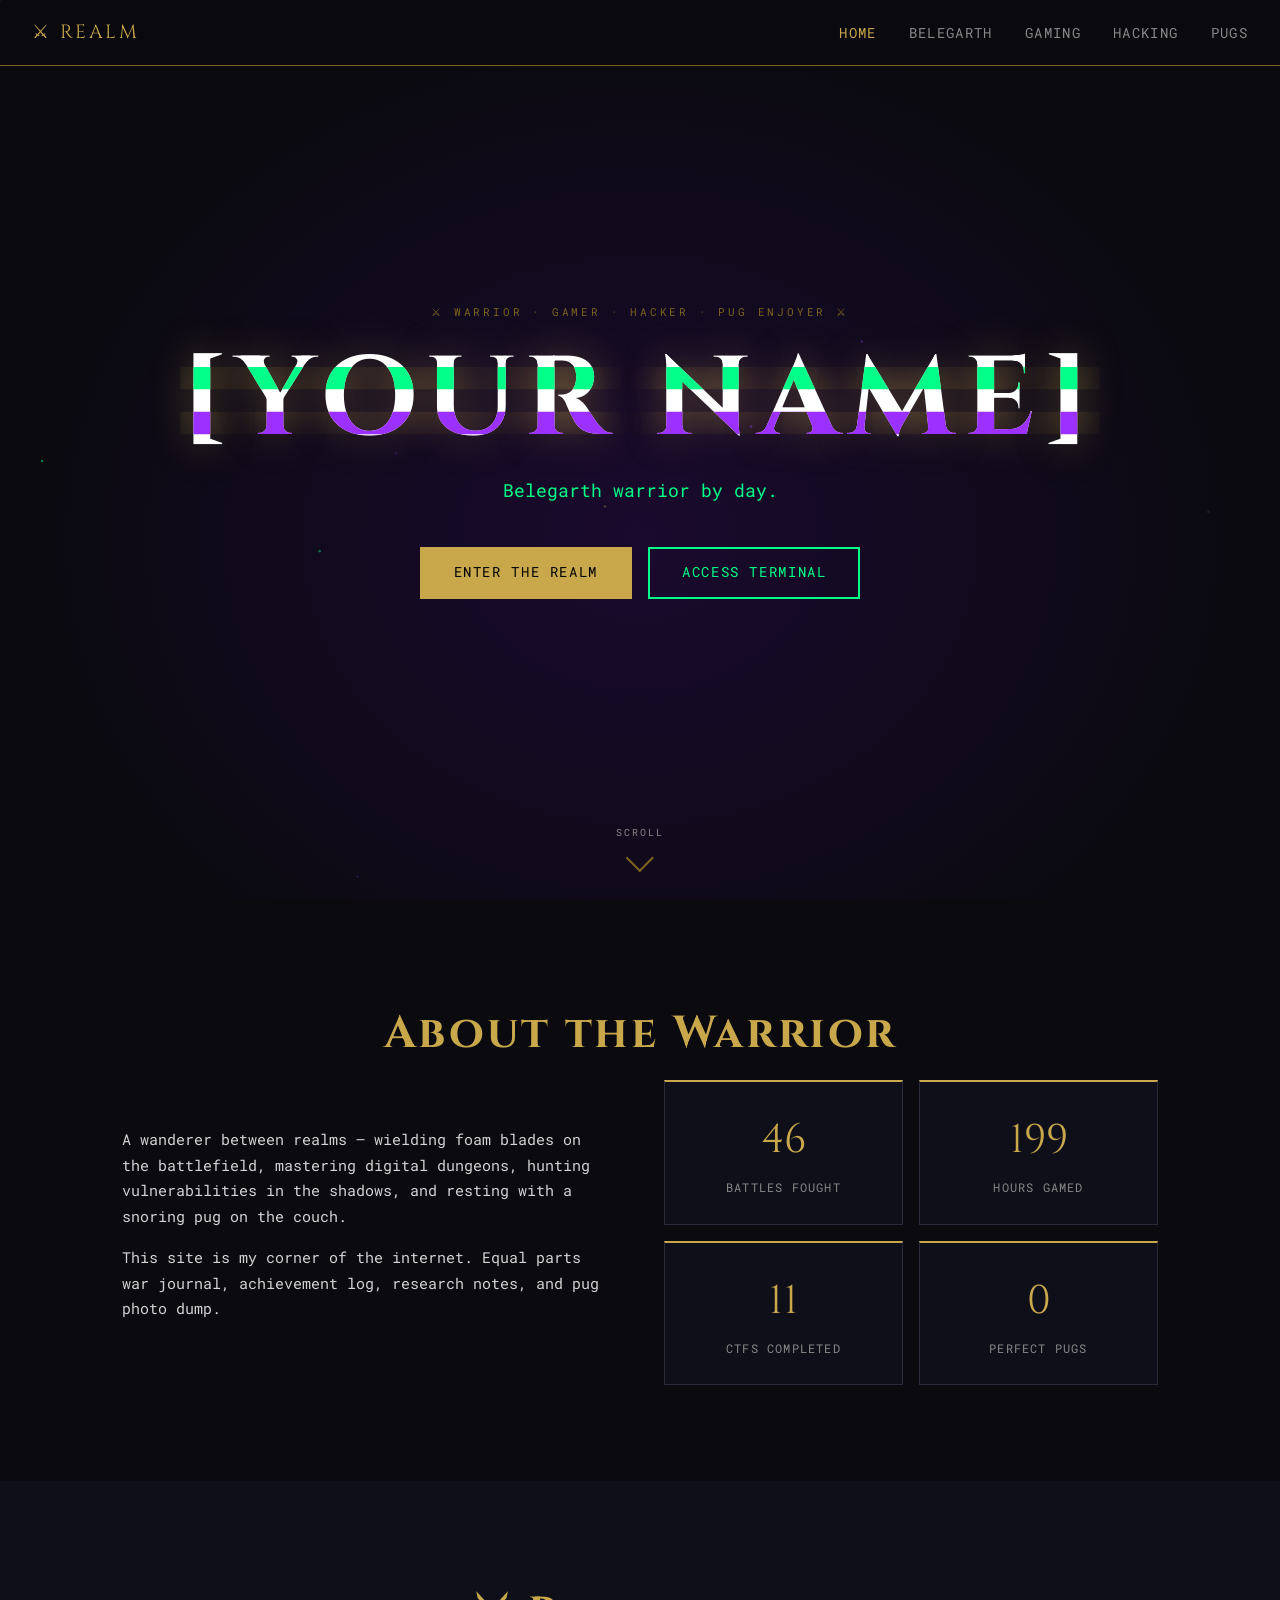
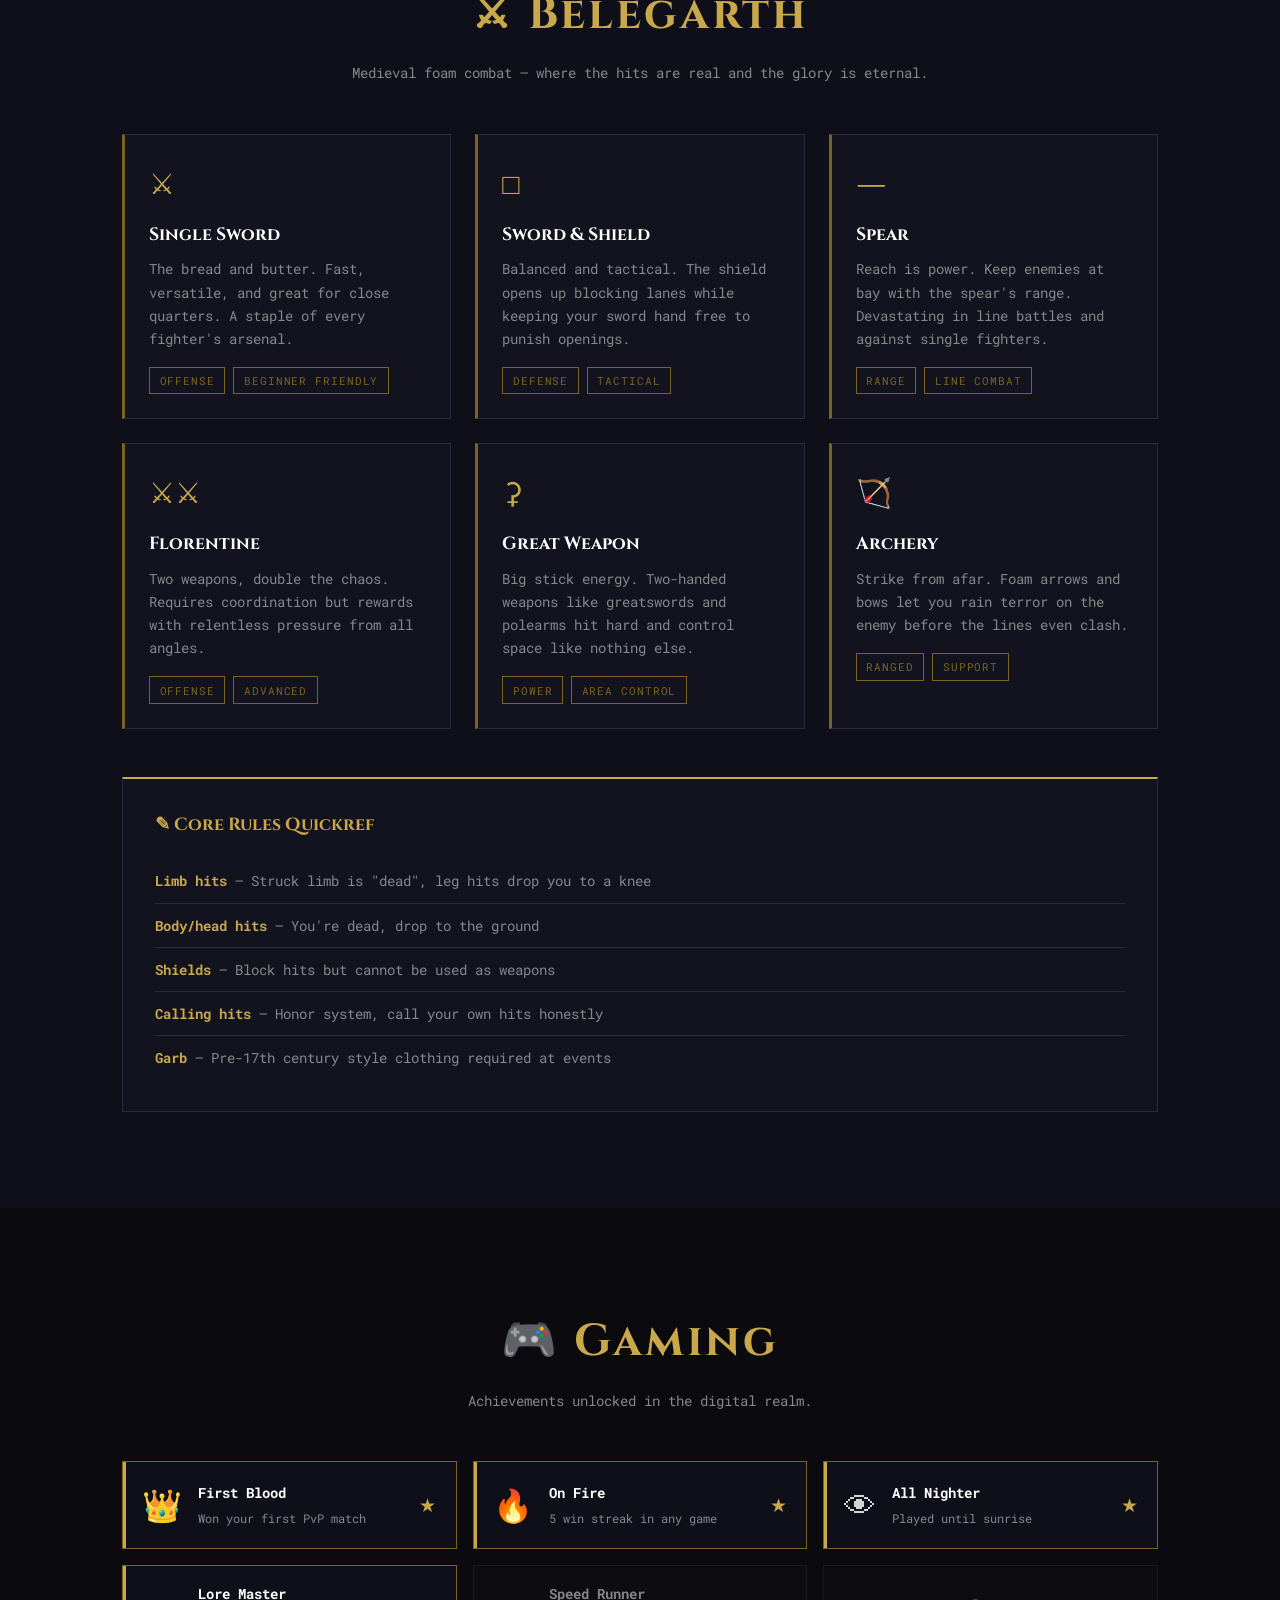
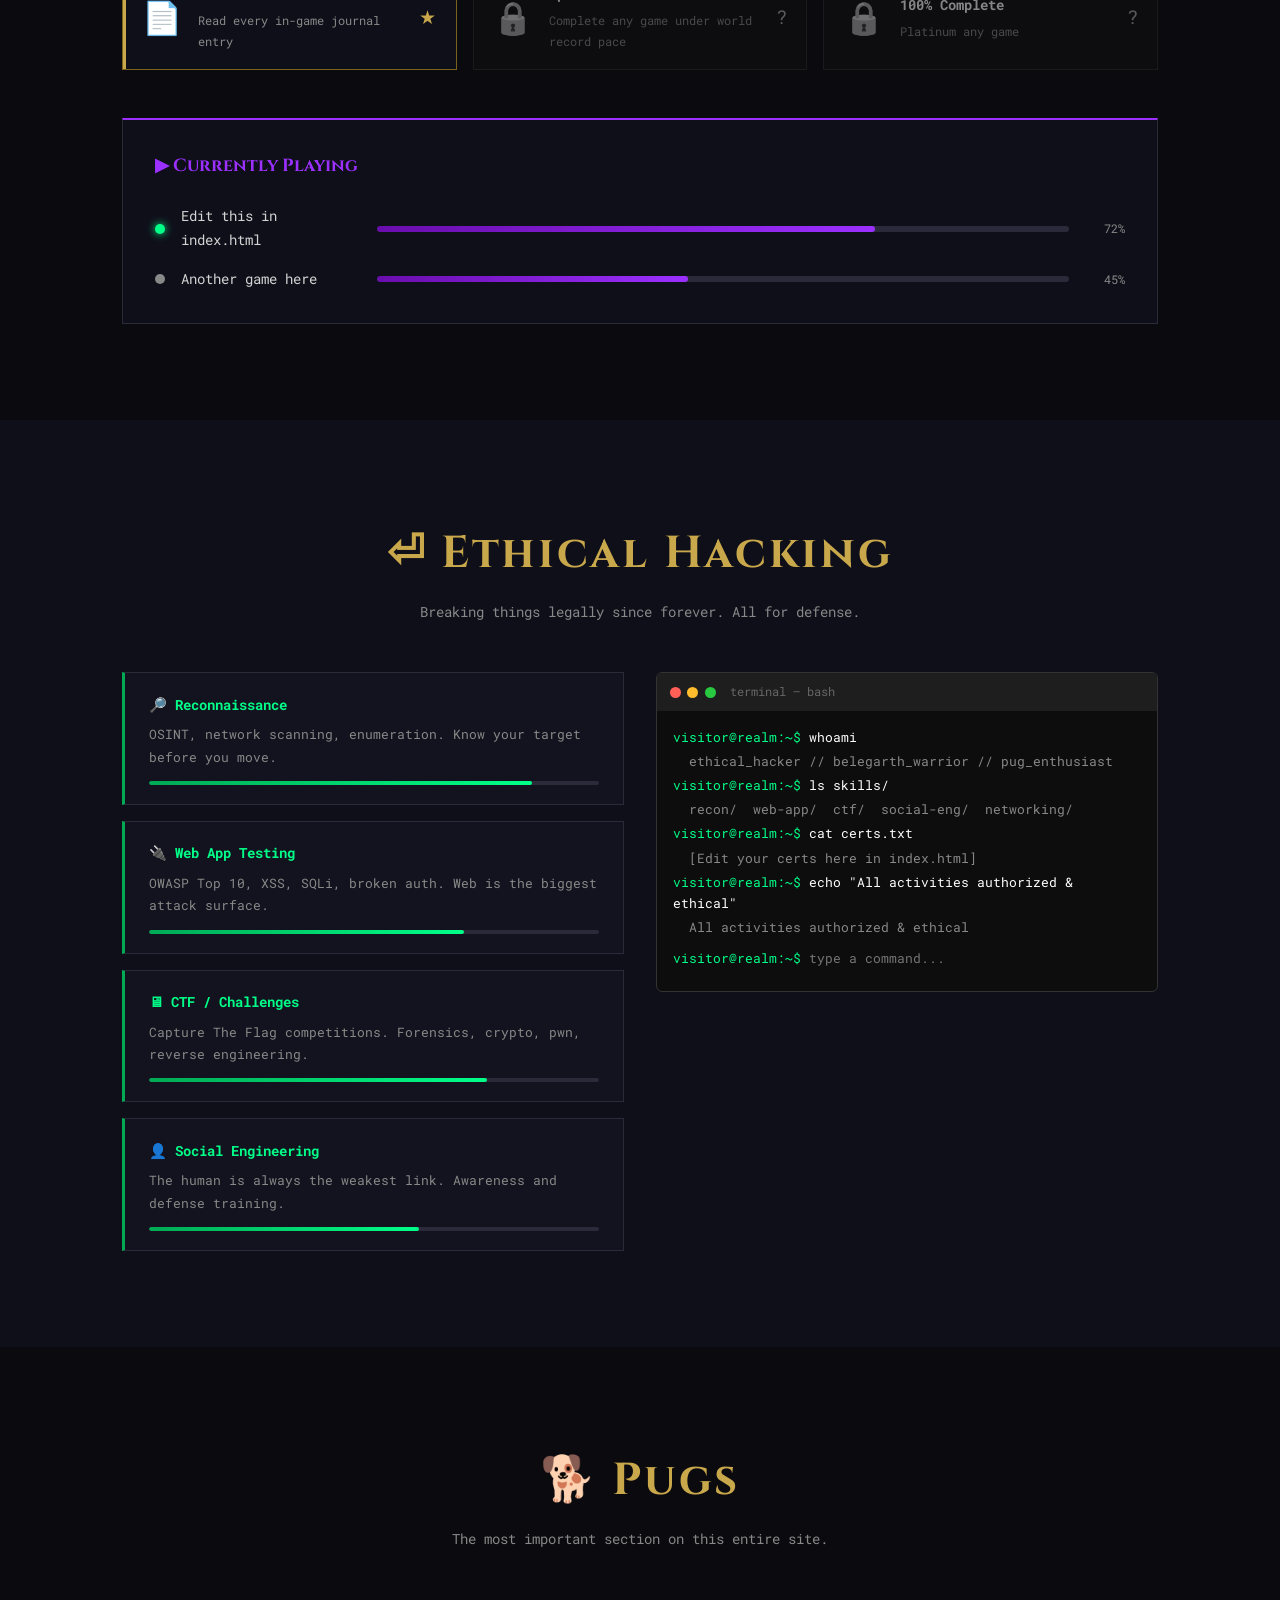
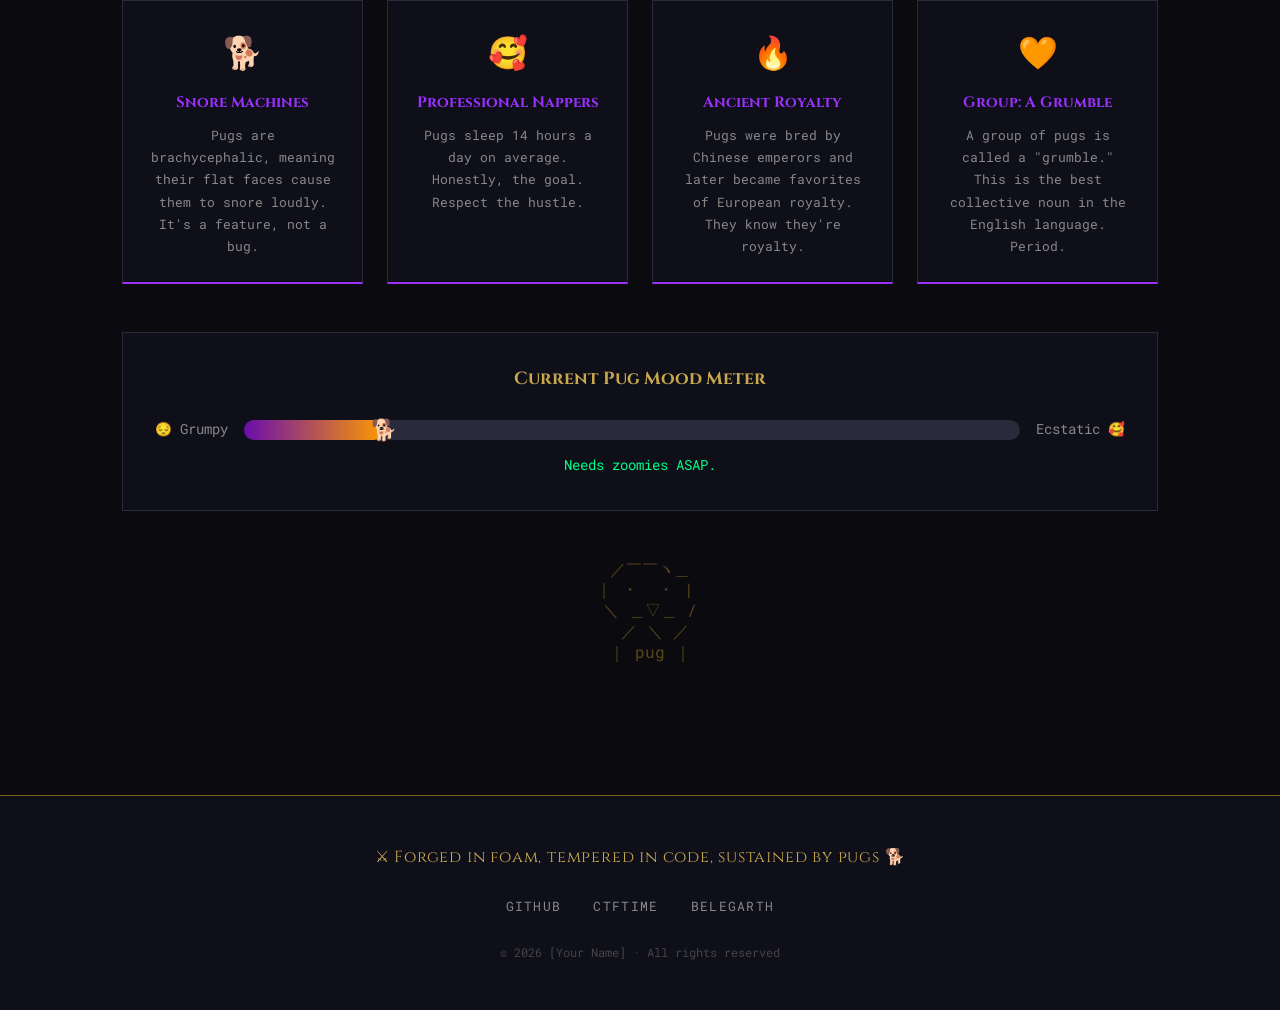
==== index.html @ 9335afed "Add personal site with medieval-cyberpunk theme - index.html: single-page site with Hero, About, Bel" ====
<!DOCTYPE html>
<html lang="en">
<head>
  <meta charset="UTF-8" />
  <meta name="viewport" content="width=device-width, initial-scale=1.0" />
  <title>The Realm of [Your Name]</title>
  <link rel="stylesheet" href="style.css" />
  <link rel="preconnect" href="https://fonts.googleapis.com" />
  <link href="https://fonts.googleapis.com/css2?family=MedievalSharp&family=Share+Tech+Mono&family=Cinzel:wght@400;700&family=Roboto+Mono:wght@300;400&display=swap" rel="stylesheet" />
</head>
<body>

  <!-- NAV -->
  <nav id="navbar">
    <div class="nav-logo">&#9876; REALM</div>
    <ul class="nav-links">
      <li><a href="#hero">Home</a></li>
      <li><a href="#belegarth">Belegarth</a></li>
      <li><a href="#gaming">Gaming</a></li>
      <li><a href="#hacking">Hacking</a></li>
      <li><a href="#pugs">Pugs</a></li>
    </ul>
    <button class="nav-toggle" aria-label="Toggle menu">&#9776;</button>
  </nav>

  <!-- HERO -->
  <section id="hero">
    <canvas id="particleCanvas"></canvas>
    <div class="hero-content">
      <div class="hero-badge">&#9876; WARRIOR &middot; GAMER &middot; HACKER &middot; PUG ENJOYER &#9876;</div>
      <h1 class="hero-title glitch" data-text="[YOUR NAME]">[YOUR NAME]</h1>
      <p class="hero-sub typewriter" id="heroTyped"></p>
      <div class="hero-cta">
        <a href="#belegarth" class="btn btn-primary">Enter the Realm</a>
        <a href="#hacking" class="btn btn-ghost">Access Terminal</a>
      </div>
    </div>
    <div class="scroll-indicator">
      <span>SCROLL</span>
      <div class="scroll-arrow"></div>
    </div>
  </section>

  <!-- ABOUT -->
  <section id="about" class="section">
    <div class="container">
      <h2 class="section-title fade-in">About the Warrior</h2>
      <div class="about-grid">
        <div class="about-text fade-in">
          <p>A wanderer between realms &mdash; wielding foam blades on the battlefield, mastering digital dungeons, hunting vulnerabilities in the shadows, and resting with a snoring pug on the couch.</p>
          <p>This site is my corner of the internet. Equal parts war journal, achievement log, research notes, and pug photo dump.</p>
        </div>
        <div class="about-stats fade-in">
          <div class="stat-card">
            <span class="stat-num" data-target="47">0</span>
            <span class="stat-label">Battles Fought</span>
          </div>
          <div class="stat-card">
            <span class="stat-num" data-target="200">0</span>
            <span class="stat-label">Hours Gamed</span>
          </div>
          <div class="stat-card">
            <span class="stat-num" data-target="12">0</span>
            <span class="stat-label">CTFs Completed</span>
          </div>
          <div class="stat-card">
            <span class="stat-num" data-target="1">0</span>
            <span class="stat-label">Perfect Pugs</span>
          </div>
        </div>
      </div>
    </div>
  </section>

  <!-- BELEGARTH -->
  <section id="belegarth" class="section section-dark">
    <div class="container">
      <h2 class="section-title fade-in">&#9876; Belegarth</h2>
      <p class="section-sub fade-in">Medieval foam combat &mdash; where the hits are real and the glory is eternal.</p>

      <div class="weapon-grid">
        <div class="weapon-card fade-in" data-weapon="sword">
          <div class="weapon-icon">&#9876;</div>
          <h3>Single Sword</h3>
          <p>The bread and butter. Fast, versatile, and great for close quarters. A staple of every fighter's arsenal.</p>
          <div class="weapon-tags">
            <span class="tag">Offense</span><span class="tag">Beginner Friendly</span>
          </div>
        </div>
        <div class="weapon-card fade-in" data-weapon="shield">
          <div class="weapon-icon">&#9633;</div>
          <h3>Sword &amp; Shield</h3>
          <p>Balanced and tactical. The shield opens up blocking lanes while keeping your sword hand free to punish openings.</p>
          <div class="weapon-tags">
            <span class="tag">Defense</span><span class="tag">Tactical</span>
          </div>
        </div>
        <div class="weapon-card fade-in" data-weapon="spear">
          <div class="weapon-icon">&#11835;</div>
          <h3>Spear</h3>
          <p>Reach is power. Keep enemies at bay with the spear's range. Devastating in line battles and against single fighters.</p>
          <div class="weapon-tags">
            <span class="tag">Range</span><span class="tag">Line Combat</span>
          </div>
        </div>
        <div class="weapon-card fade-in" data-weapon="florentine">
          <div class="weapon-icon">&#9876;&#9876;</div>
          <h3>Florentine</h3>
          <p>Two weapons, double the chaos. Requires coordination but rewards with relentless pressure from all angles.</p>
          <div class="weapon-tags">
            <span class="tag">Offense</span><span class="tag">Advanced</span>
          </div>
        </div>
        <div class="weapon-card fade-in" data-weapon="great">
          <div class="weapon-icon">&#9907;</div>
          <h3>Great Weapon</h3>
          <p>Big stick energy. Two-handed weapons like greatswords and polearms hit hard and control space like nothing else.</p>
          <div class="weapon-tags">
            <span class="tag">Power</span><span class="tag">Area Control</span>
          </div>
        </div>
        <div class="weapon-card fade-in" data-weapon="archery">
          <div class="weapon-icon">&#127993;</div>
          <h3>Archery</h3>
          <p>Strike from afar. Foam arrows and bows let you rain terror on the enemy before the lines even clash.</p>
          <div class="weapon-tags">
            <span class="tag">Ranged</span><span class="tag">Support</span>
          </div>
        </div>
      </div>

      <div class="belegarth-rules fade-in">
        <h3>&#9998; Core Rules Quickref</h3>
        <ul class="rules-list">
          <li><span class="rule-key">Limb hits</span> &mdash; Struck limb is "dead", leg hits drop you to a knee</li>
          <li><span class="rule-key">Body/head hits</span> &mdash; You're dead, drop to the ground</li>
          <li><span class="rule-key">Shields</span> &mdash; Block hits but cannot be used as weapons</li>
          <li><span class="rule-key">Calling hits</span> &mdash; Honor system, call your own hits honestly</li>
          <li><span class="rule-key">Garb</span> &mdash; Pre-17th century style clothing required at events</li>
        </ul>
      </div>
    </div>
  </section>

  <!-- GAMING -->
  <section id="gaming" class="section">
    <div class="container">
      <h2 class="section-title fade-in">&#127918; Gaming</h2>
      <p class="section-sub fade-in">Achievements unlocked in the digital realm.</p>

      <div class="achievements-grid">
        <div class="achievement-card fade-in unlocked">
          <div class="ach-icon">&#128081;</div>
          <div class="ach-info">
            <h4>First Blood</h4>
            <p>Won your first PvP match</p>
          </div>
          <div class="ach-badge">&#9733;</div>
        </div>
        <div class="achievement-card fade-in unlocked">
          <div class="ach-icon">&#128293;</div>
          <div class="ach-info">
            <h4>On Fire</h4>
            <p>5 win streak in any game</p>
          </div>
          <div class="ach-badge">&#9733;</div>
        </div>
        <div class="achievement-card fade-in unlocked">
          <div class="ach-icon">&#128065;</div>
          <div class="ach-info">
            <h4>All Nighter</h4>
            <p>Played until sunrise</p>
          </div>
          <div class="ach-badge">&#9733;</div>
        </div>
        <div class="achievement-card fade-in unlocked">
          <div class="ach-icon">&#128196;</div>
          <div class="ach-info">
            <h4>Lore Master</h4>
            <p>Read every in-game journal entry</p>
          </div>
          <div class="ach-badge">&#9733;</div>
        </div>
        <div class="achievement-card fade-in locked">
          <div class="ach-icon">&#128274;</div>
          <div class="ach-info">
            <h4>Speed Runner</h4>
            <p>Complete any game under world record pace</p>
          </div>
          <div class="ach-badge">&#63;</div>
        </div>
        <div class="achievement-card fade-in locked">
          <div class="ach-icon">&#128274;</div>
          <div class="ach-info">
            <h4>100% Complete</h4>
            <p>Platinum any game</p>
          </div>
          <div class="ach-badge">&#63;</div>
        </div>
      </div>

      <div class="current-playing fade-in">
        <h3>&#9654; Currently Playing</h3>
        <div class="game-list">
          <div class="game-entry">
            <div class="game-status active"></div>
            <span class="game-name">Edit this in index.html</span>
            <div class="game-bar"><div class="game-fill" style="width:72%"></div></div>
            <span class="game-pct">72%</span>
          </div>
          <div class="game-entry">
            <div class="game-status idle"></div>
            <span class="game-name">Another game here</span>
            <div class="game-bar"><div class="game-fill" style="width:45%"></div></div>
            <span class="game-pct">45%</span>
          </div>
        </div>
      </div>
    </div>
  </section>

  <!-- HACKING -->
  <section id="hacking" class="section section-dark">
    <div class="container">
      <h2 class="section-title fade-in">&#9166; Ethical Hacking</h2>
      <p class="section-sub fade-in">Breaking things legally since forever. All for defense.</p>

      <div class="hacking-grid">
        <div class="skill-cards fade-in">
          <div class="skill-card">
            <h4>&#128270; Reconnaissance</h4>
            <p>OSINT, network scanning, enumeration. Know your target before you move.</p>
            <div class="skill-bar"><div class="skill-fill" style="width:85%"></div></div>
          </div>
          <div class="skill-card">
            <h4>&#128268; Web App Testing</h4>
            <p>OWASP Top 10, XSS, SQLi, broken auth. Web is the biggest attack surface.</p>
            <div class="skill-bar"><div class="skill-fill" style="width:70%"></div></div>
          </div>
          <div class="skill-card">
            <h4>&#128421; CTF / Challenges</h4>
            <p>Capture The Flag competitions. Forensics, crypto, pwn, reverse engineering.</p>
            <div class="skill-bar"><div class="skill-fill" style="width:75%"></div></div>
          </div>
          <div class="skill-card">
            <h4>&#128100; Social Engineering</h4>
            <p>The human is always the weakest link. Awareness and defense training.</p>
            <div class="skill-bar"><div class="skill-fill" style="width:60%"></div></div>
          </div>
        </div>

        <!-- FAKE TERMINAL -->
        <div class="terminal-wrap fade-in">
          <div class="terminal-bar">
            <span class="t-dot red"></span>
            <span class="t-dot yellow"></span>
            <span class="t-dot green"></span>
            <span class="t-title">terminal &mdash; bash</span>
          </div>
          <div class="terminal-body" id="terminal">
            <div class="t-line"><span class="t-prompt">visitor@realm:~$</span> <span class="t-cmd">whoami</span></div>
            <div class="t-line t-out">ethical_hacker // belegarth_warrior // pug_enthusiast</div>
            <div class="t-line"><span class="t-prompt">visitor@realm:~$</span> <span class="t-cmd">ls skills/</span></div>
            <div class="t-line t-out">recon/&nbsp;&nbsp;web-app/&nbsp;&nbsp;ctf/&nbsp;&nbsp;social-eng/&nbsp;&nbsp;networking/</div>
            <div class="t-line"><span class="t-prompt">visitor@realm:~$</span> <span class="t-cmd">cat certs.txt</span></div>
            <div class="t-line t-out">[Edit your certs here in index.html]</div>
            <div class="t-line"><span class="t-prompt">visitor@realm:~$</span> <span class="t-cmd">echo "All activities authorized &amp; ethical"</span></div>
            <div class="t-line t-out">All activities authorized &amp; ethical</div>
            <div class="t-line t-input">
              <span class="t-prompt">visitor@realm:~$</span>
              <input type="text" id="termInput" placeholder="type a command..." autocomplete="off" spellcheck="false" />
            </div>
          </div>
        </div>
      </div>
    </div>
  </section>

  <!-- PUGS -->
  <section id="pugs" class="section">
    <div class="container">
      <h2 class="section-title fade-in">&#128021; Pugs</h2>
      <p class="section-sub fade-in">The most important section on this entire site.</p>

      <div class="pug-facts fade-in">
        <div class="fact-card">
          <div class="fact-icon">&#128021;</div>
          <h4>Snore Machines</h4>
          <p>Pugs are brachycephalic, meaning their flat faces cause them to snore loudly. It's a feature, not a bug.</p>
        </div>
        <div class="fact-card">
          <div class="fact-icon">&#129392;</div>
          <h4>Professional Nappers</h4>
          <p>Pugs sleep 14 hours a day on average. Honestly, the goal. Respect the hustle.</p>
        </div>
        <div class="fact-card">
          <div class="fact-icon">&#128293;</div>
          <h4>Ancient Royalty</h4>
          <p>Pugs were bred by Chinese emperors and later became favorites of European royalty. They know they're royalty.</p>
        </div>
        <div class="fact-card">
          <div class="fact-icon">&#129505;</div>
          <h4>Group: A Grumble</h4>
          <p>A group of pugs is called a "grumble." This is the best collective noun in the English language. Period.</p>
        </div>
      </div>

      <div class="pug-meter fade-in">
        <h3>Current Pug Mood Meter</h3>
        <div class="mood-track">
          <span>&#128532; Grumpy</span>
          <div class="mood-bar">
            <div class="mood-fill" id="moodFill"></div>
            <div class="mood-thumb" id="moodThumb">&#128021;</div>
          </div>
          <span>Ecstatic &#129392;</span>
        </div>
        <p class="mood-label" id="moodLabel">Calculating pug happiness...</p>
      </div>

      <div class="pug-ascii fade-in">
        <pre class="ascii-pug">
  ／￣￣ヽ＿
 ｜ ・  ・ |
  ＼ ＿▽＿ /
   ／ ＼ ／
  ｜ pug ｜
        </pre>
      </div>
    </div>
  </section>

  <!-- FOOTER -->
  <footer id="footer">
    <div class="container">
      <p class="footer-motto">&#9876; Forged in foam, tempered in code, sustained by pugs &#128021;</p>
      <div class="footer-links">
        <a href="https://github.com" target="_blank" rel="noopener">GitHub</a>
        <a href="#" target="_blank" rel="noopener">CTFtime</a>
        <a href="https://belegarth.com" target="_blank" rel="noopener">Belegarth</a>
      </div>
      <p class="footer-copy">&copy; 2026 [Your Name] &middot; All rights reserved</p>
    </div>
  </footer>

  <script src="script.js"></script>
</body>
</html>
---- style.css ----
/* ============================================================
   REALM CSS — Medieval × Cyberpunk Theme
   ============================================================ */

/* FONTS */
@import url('https://fonts.googleapis.com/css2?family=Cinzel:wght@400;700&family=Roboto+Mono:wght@300;400&display=swap');

/* VARIABLES */
:root {
  --bg:        #0a0a0f;
  --bg2:       #0f0f1a;
  --bg3:       #13131f;
  --gold:      #c9a84c;
  --gold-dim:  #7a631e;
  --green:     #00ff88;
  --green-dim: #00aa55;
  --purple:    #6a0dad;
  --purple-lt: #9b30ff;
  --red:       #ff4444;
  --text:      #d4d4d4;
  --text-dim:  #888;
  --border:    #2a2a3a;
  --font-title: 'Cinzel', serif;
  --font-mono:  'Roboto Mono', monospace;
  --font-body:  'Roboto Mono', monospace;
}

/* RESET */
*, *::before, *::after { box-sizing: border-box; margin: 0; padding: 0; }
html { scroll-behavior: smooth; }
body {
  background: var(--bg);
  color: var(--text);
  font-family: var(--font-body);
  font-size: 15px;
  line-height: 1.7;
  overflow-x: hidden;
}
a { color: var(--gold); text-decoration: none; transition: color .2s; }
a:hover { color: #fff; }
ul { list-style: none; }

/* ============================================================
   NAV
   ============================================================ */
#navbar {
  position: fixed;
  top: 0; left: 0; right: 0;
  z-index: 1000;
  display: flex;
  align-items: center;
  justify-content: space-between;
  padding: 1rem 2rem;
  background: rgba(10,10,15,.92);
  border-bottom: 1px solid var(--gold-dim);
  backdrop-filter: blur(8px);
  transition: box-shadow .3s;
}
#navbar.scrolled { box-shadow: 0 2px 20px rgba(201,168,76,.15); }

.nav-logo {
  font-family: var(--font-title);
  color: var(--gold);
  font-size: 1.2rem;
  letter-spacing: .15em;
}
.nav-links {
  display: flex;
  gap: 2rem;
}
.nav-links a {
  font-family: var(--font-mono);
  font-size: .85rem;
  letter-spacing: .1em;
  color: var(--text-dim);
  text-transform: uppercase;
}
.nav-links a:hover { color: var(--gold); }
.nav-toggle {
  display: none;
  background: none;
  border: none;
  color: var(--gold);
  font-size: 1.4rem;
  cursor: pointer;
}

/* ============================================================
   HERO
   ============================================================ */
#hero {
  position: relative;
  height: 100vh;
  min-height: 600px;
  display: flex;
  align-items: center;
  justify-content: center;
  overflow: hidden;
  background: radial-gradient(ellipse at 50% 60%, #1a0a2e 0%, var(--bg) 70%);
}
#particleCanvas {
  position: absolute;
  inset: 0;
  width: 100%;
  height: 100%;
  pointer-events: none;
}
.hero-content {
  position: relative;
  z-index: 2;
  text-align: center;
  padding: 1rem;
}
.hero-badge {
  font-family: var(--font-mono);
  font-size: .7rem;
  letter-spacing: .25em;
  color: var(--gold-dim);
  text-transform: uppercase;
  margin-bottom: 1.5rem;
}
.hero-title {
  font-family: var(--font-title);
  font-size: clamp(3rem, 10vw, 7rem);
  color: #fff;
  letter-spacing: .08em;
  line-height: 1;
  margin-bottom: 1.2rem;
  text-shadow: 0 0 40px rgba(201,168,76,.4);
}
/* GLITCH */
.glitch {
  position: relative;
}
.glitch::before,
.glitch::after {
  content: attr(data-text);
  position: absolute;
  top: 0; left: 0;
  width: 100%;
  height: 100%;
}
.glitch::before {
  color: var(--green);
  animation: glitch1 3s infinite;
  clip-path: polygon(0 20%, 100% 20%, 100% 40%, 0 40%);
}
.glitch::after {
  color: var(--purple-lt);
  animation: glitch2 3s infinite;
  clip-path: polygon(0 60%, 100% 60%, 100% 80%, 0 80%);
}
@keyframes glitch1 {
  0%,89%,100% { transform: translate(0); opacity: 0; }
  90%          { transform: translate(-3px, 1px); opacity: .8; }
  95%          { transform: translate(3px, -1px); opacity: .6; }
}
@keyframes glitch2 {
  0%,91%,100% { transform: translate(0); opacity: 0; }
  92%          { transform: translate(2px, 2px); opacity: .7; }
  97%          { transform: translate(-2px, -1px); opacity: .5; }
}

.hero-sub {
  font-family: var(--font-mono);
  font-size: 1.1rem;
  color: var(--green);
  min-height: 1.8em;
  margin-bottom: 2.5rem;
}
.typewriter-cursor::after {
  content: '|';
  animation: blink .7s infinite;
}
@keyframes blink { 50% { opacity: 0; } }

.hero-cta { display: flex; gap: 1rem; justify-content: center; flex-wrap: wrap; }

.btn {
  padding: .75rem 2rem;
  font-family: var(--font-mono);
  font-size: .85rem;
  letter-spacing: .12em;
  text-transform: uppercase;
  border: 2px solid transparent;
  cursor: pointer;
  transition: all .25s;
  display: inline-block;
}
.btn-primary {
  background: var(--gold);
  color: #000;
  border-color: var(--gold);
}
.btn-primary:hover {
  background: transparent;
  color: var(--gold);
}
.btn-ghost {
  background: transparent;
  color: var(--green);
  border-color: var(--green);
}
.btn-ghost:hover {
  background: var(--green);
  color: #000;
}

.scroll-indicator {
  position: absolute;
  bottom: 2rem;
  left: 50%;
  transform: translateX(-50%);
  text-align: center;
  font-size: .65rem;
  letter-spacing: .2em;
  color: var(--text-dim);
  animation: fadeUp 2s ease infinite;
}
.scroll-arrow {
  width: 20px;
  height: 20px;
  border-right: 2px solid var(--gold-dim);
  border-bottom: 2px solid var(--gold-dim);
  transform: rotate(45deg);
  margin: .4rem auto 0;
}
@keyframes fadeUp {
  0%,100% { opacity: .4; transform: translateX(-50%) translateY(0); }
  50%      { opacity: 1;  transform: translateX(-50%) translateY(6px); }
}

/* ============================================================
   SECTION COMMONS
   ============================================================ */
.section { padding: 6rem 0; }
.section-dark { background: var(--bg2); }
.container { max-width: 1100px; margin: 0 auto; padding: 0 2rem; }

.section-title {
  font-family: var(--font-title);
  font-size: clamp(1.8rem, 5vw, 2.8rem);
  color: var(--gold);
  letter-spacing: .06em;
  margin-bottom: .5rem;
  text-align: center;
}
.section-sub {
  text-align: center;
  color: var(--text-dim);
  margin-bottom: 3rem;
  font-size: .9rem;
}

/* SCROLL FADE IN */
.fade-in {
  opacity: 0;
  transform: translateY(24px);
  transition: opacity .6s ease, transform .6s ease;
}
.fade-in.visible {
  opacity: 1;
  transform: none;
}

/* ============================================================
   ABOUT
   ============================================================ */
.about-grid {
  display: grid;
  grid-template-columns: 1fr 1fr;
  gap: 3rem;
  align-items: center;
}
.about-text p { color: var(--text); margin-bottom: 1rem; }

.about-stats {
  display: grid;
  grid-template-columns: 1fr 1fr;
  gap: 1rem;
}
.stat-card {
  background: var(--bg2);
  border: 1px solid var(--border);
  border-top: 2px solid var(--gold);
  padding: 1.5rem 1rem;
  text-align: center;
  transition: border-color .3s, transform .3s;
}
.stat-card:hover { border-top-color: var(--purple-lt); transform: translateY(-3px); }
.stat-num {
  display: block;
  font-family: var(--font-title);
  font-size: 2.5rem;
  color: var(--gold);
}
.stat-label {
  font-size: .75rem;
  color: var(--text-dim);
  letter-spacing: .1em;
  text-transform: uppercase;
}

/* ============================================================
   BELEGARTH
   ============================================================ */
.weapon-grid {
  display: grid;
  grid-template-columns: repeat(auto-fill, minmax(300px, 1fr));
  gap: 1.5rem;
  margin-bottom: 3rem;
}
.weapon-card {
  background: var(--bg3);
  border: 1px solid var(--border);
  border-left: 3px solid var(--gold-dim);
  padding: 1.5rem;
  transition: all .3s;
  position: relative;
  overflow: hidden;
}
.weapon-card::before {
  content: '';
  position: absolute;
  inset: 0;
  background: linear-gradient(135deg, rgba(201,168,76,.05) 0%, transparent 60%);
  opacity: 0;
  transition: opacity .3s;
}
.weapon-card:hover {
  border-left-color: var(--gold);
  transform: translateX(4px);
  box-shadow: -4px 0 20px rgba(201,168,76,.15);
}
.weapon-card:hover::before { opacity: 1; }
.weapon-icon {
  font-size: 1.8rem;
  margin-bottom: .8rem;
  color: var(--gold);
}
.weapon-card h3 {
  font-family: var(--font-title);
  color: #fff;
  margin-bottom: .5rem;
  font-size: 1.1rem;
}
.weapon-card p {
  font-size: .85rem;
  color: var(--text-dim);
  margin-bottom: 1rem;
}
.weapon-tags { display: flex; gap: .5rem; flex-wrap: wrap; }
.tag {
  font-size: .7rem;
  letter-spacing: .08em;
  padding: .2rem .6rem;
  border: 1px solid var(--gold-dim);
  color: var(--gold-dim);
  text-transform: uppercase;
}

.belegarth-rules {
  background: var(--bg3);
  border: 1px solid var(--border);
  border-top: 2px solid var(--gold);
  padding: 2rem;
}
.belegarth-rules h3 {
  font-family: var(--font-title);
  color: var(--gold);
  margin-bottom: 1.2rem;
  font-size: 1.1rem;
}
.rules-list li {
  padding: .6rem 0;
  border-bottom: 1px solid var(--border);
  font-size: .88rem;
  color: var(--text-dim);
}
.rules-list li:last-child { border-bottom: none; }
.rule-key {
  color: var(--gold);
  font-weight: bold;
}

/* ============================================================
   GAMING
   ============================================================ */
.achievements-grid {
  display: grid;
  grid-template-columns: repeat(auto-fill, minmax(280px, 1fr));
  gap: 1rem;
  margin-bottom: 3rem;
}
.achievement-card {
  display: flex;
  align-items: center;
  gap: 1rem;
  background: var(--bg2);
  border: 1px solid var(--border);
  padding: 1rem 1.2rem;
  transition: all .3s;
  position: relative;
  overflow: hidden;
}
.achievement-card.unlocked {
  border-color: var(--gold-dim);
}
.achievement-card.unlocked::after {
  content: '';
  position: absolute;
  top: 0; left: 0;
  width: 3px; height: 100%;
  background: var(--gold);
}
.achievement-card.locked {
  opacity: .5;
  filter: grayscale(1);
}
.achievement-card:hover {
  transform: translateX(4px);
  border-color: var(--gold);
}
.ach-icon { font-size: 2rem; flex-shrink: 0; }
.ach-info h4 {
  color: #fff;
  font-size: .9rem;
  margin-bottom: .2rem;
}
.ach-info p { font-size: .78rem; color: var(--text-dim); }
.ach-badge {
  margin-left: auto;
  font-size: 1.2rem;
  color: var(--gold);
  flex-shrink: 0;
}

.current-playing {
  background: var(--bg2);
  border: 1px solid var(--border);
  border-top: 2px solid var(--purple-lt);
  padding: 2rem;
}
.current-playing h3 {
  font-family: var(--font-title);
  color: var(--purple-lt);
  margin-bottom: 1.5rem;
  font-size: 1.1rem;
}
.game-list { display: flex; flex-direction: column; gap: 1rem; }
.game-entry {
  display: flex;
  align-items: center;
  gap: 1rem;
  font-size: .85rem;
}
.game-status {
  width: 10px; height: 10px;
  border-radius: 50%;
  flex-shrink: 0;
}
.game-status.active  { background: var(--green); box-shadow: 0 0 8px var(--green); }
.game-status.idle    { background: var(--text-dim); }
.game-name { width: 180px; flex-shrink: 0; color: var(--text); }
.game-bar {
  flex: 1;
  height: 6px;
  background: var(--border);
  border-radius: 3px;
  overflow: hidden;
}
.game-fill {
  height: 100%;
  background: linear-gradient(90deg, var(--purple), var(--purple-lt));
  border-radius: 3px;
  transition: width 1.5s ease;
}
.game-pct { width: 40px; text-align: right; color: var(--text-dim); font-size: .78rem; }

/* ============================================================
   HACKING
   ============================================================ */
.hacking-grid {
  display: grid;
  grid-template-columns: 1fr 1fr;
  gap: 2rem;
  align-items: start;
}
.skill-cards { display: flex; flex-direction: column; gap: 1rem; }
.skill-card {
  background: var(--bg3);
  border: 1px solid var(--border);
  border-left: 3px solid var(--green-dim);
  padding: 1.2rem 1.5rem;
  transition: border-color .3s, transform .3s;
}
.skill-card:hover { border-left-color: var(--green); transform: translateX(4px); }
.skill-card h4 { color: var(--green); margin-bottom: .4rem; font-size: .9rem; }
.skill-card p { font-size: .82rem; color: var(--text-dim); margin-bottom: .8rem; }
.skill-bar {
  height: 4px;
  background: var(--border);
  border-radius: 2px;
  overflow: hidden;
}
.skill-fill {
  height: 100%;
  background: linear-gradient(90deg, var(--green-dim), var(--green));
  border-radius: 2px;
  width: 0;
  transition: width 1.5s ease;
}

/* TERMINAL */
.terminal-wrap {
  background: #0d0d0d;
  border: 1px solid #333;
  border-radius: 6px;
  overflow: hidden;
  font-family: var(--font-mono);
  font-size: .82rem;
}
.terminal-bar {
  background: #1e1e1e;
  padding: .5rem .8rem;
  display: flex;
  align-items: center;
  gap: .4rem;
}
.t-dot {
  width: 11px; height: 11px;
  border-radius: 50%;
}
.t-dot.red    { background: #ff5f57; }
.t-dot.yellow { background: #ffbd2e; }
.t-dot.green  { background: #28c840; }
.t-title {
  margin-left: .5rem;
  color: #666;
  font-size: .78rem;
}
.terminal-body {
  padding: 1rem;
  min-height: 280px;
  display: flex;
  flex-direction: column;
  gap: .2rem;
  overflow-y: auto;
  max-height: 380px;
}
.t-line { line-height: 1.6; }
.t-prompt { color: var(--green); }
.t-cmd    { color: #fff; }
.t-out    { color: #888; padding-left: 1rem; }
.t-input  { display: flex; align-items: center; gap: .5rem; margin-top: .4rem; }
.t-input input {
  background: none;
  border: none;
  outline: none;
  color: #fff;
  font-family: var(--font-mono);
  font-size: .82rem;
  flex: 1;
  caret-color: var(--green);
}

/* ============================================================
   PUGS
   ============================================================ */
.pug-facts {
  display: grid;
  grid-template-columns: repeat(auto-fill, minmax(220px, 1fr));
  gap: 1.5rem;
  margin-bottom: 3rem;
}
.fact-card {
  background: var(--bg2);
  border: 1px solid var(--border);
  border-bottom: 2px solid var(--purple-lt);
  padding: 1.5rem;
  text-align: center;
  transition: transform .3s, box-shadow .3s;
}
.fact-card:hover {
  transform: translateY(-5px);
  box-shadow: 0 8px 24px rgba(155,48,255,.15);
}
.fact-icon { font-size: 2rem; margin-bottom: .7rem; }
.fact-card h4 { color: var(--purple-lt); margin-bottom: .5rem; font-family: var(--font-title); }
.fact-card p  { font-size: .82rem; color: var(--text-dim); }

.pug-meter {
  background: var(--bg2);
  border: 1px solid var(--border);
  padding: 2rem;
  text-align: center;
  margin-bottom: 2rem;
}
.pug-meter h3 {
  font-family: var(--font-title);
  color: var(--gold);
  margin-bottom: 1.5rem;
}
.mood-track {
  display: flex;
  align-items: center;
  gap: 1rem;
  margin-bottom: .8rem;
  font-size: .85rem;
  color: var(--text-dim);
}
.mood-bar {
  flex: 1;
  height: 20px;
  background: var(--border);
  border-radius: 10px;
  position: relative;
  overflow: visible;
}
.mood-fill {
  height: 100%;
  background: linear-gradient(90deg, #6a0dad, #ff9900);
  border-radius: 10px;
  width: 0;
  transition: width 2s ease;
}
.mood-thumb {
  position: absolute;
  top: 50%;
  transform: translate(-50%, -50%);
  font-size: 1.3rem;
  transition: left 2s ease;
}
.mood-label {
  font-size: .85rem;
  color: var(--green);
  min-height: 1.5em;
}

.ascii-pug {
  text-align: center;
  color: var(--gold-dim);
  font-size: 1rem;
  line-height: 1.3;
  font-family: var(--font-mono);
  padding: 1rem;
  opacity: .7;
}

/* ============================================================
   FOOTER
   ============================================================ */
#footer {
  background: var(--bg2);
  border-top: 1px solid var(--gold-dim);
  padding: 3rem 0;
  text-align: center;
}
.footer-motto {
  font-family: var(--font-title);
  color: var(--gold);
  font-size: 1rem;
  margin-bottom: 1.5rem;
  letter-spacing: .05em;
}
.footer-links {
  display: flex;
  justify-content: center;
  gap: 2rem;
  margin-bottom: 1.5rem;
  flex-wrap: wrap;
}
.footer-links a {
  font-size: .82rem;
  letter-spacing: .1em;
  text-transform: uppercase;
  color: var(--text-dim);
}
.footer-links a:hover { color: var(--gold); }
.footer-copy { font-size: .75rem; color: #444; }

/* ============================================================
   RESPONSIVE
   ============================================================ */
@media (max-width: 768px) {
  .nav-links { display: none; flex-direction: column; }
  .nav-links.open {
    display: flex;
    position: absolute;
    top: 100%; left: 0; right: 0;
    background: rgba(10,10,15,.97);
    padding: 1rem 2rem;
    border-bottom: 1px solid var(--border);
  }
  .nav-toggle { display: block; }

  .about-grid  { grid-template-columns: 1fr; }
  .hacking-grid { grid-template-columns: 1fr; }
  .about-stats { grid-template-columns: 1fr 1fr; }
}
@media (max-width: 480px) {
  .about-stats { grid-template-columns: 1fr; }
  .hero-cta { flex-direction: column; align-items: center; }
}
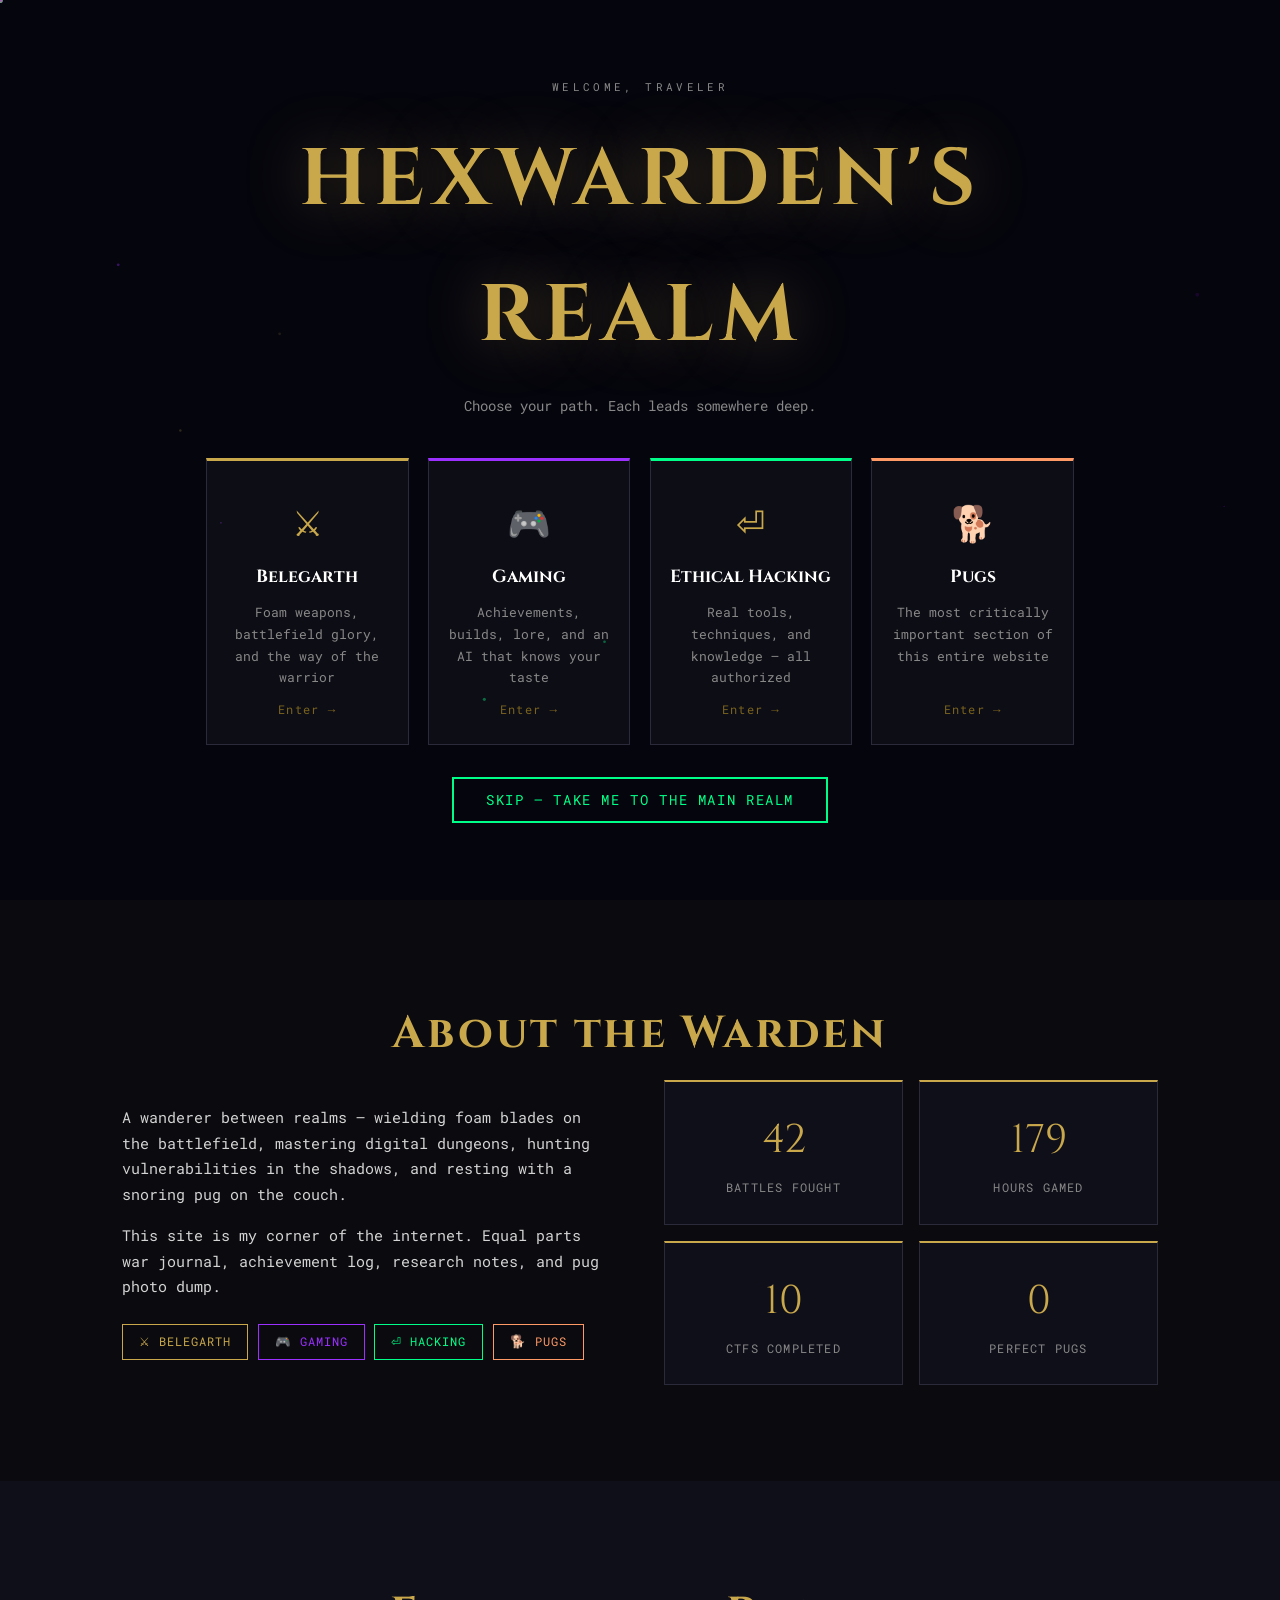
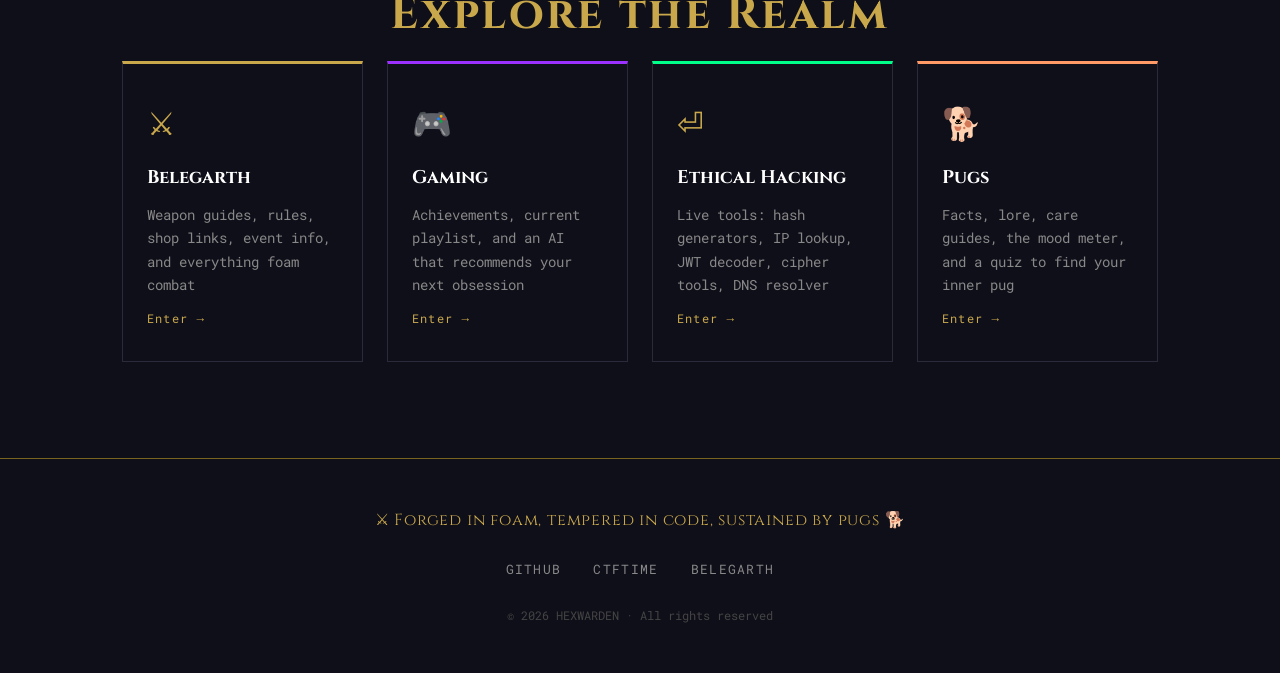
==== commit 3f5a01c0: "Add multi-page site with splash, AI bot, and live hacking tools - index.html: first-visit splash wit" ====
--- a/index.html
+++ b/index.html
@@ -3,22 +3,62 @@
 <head>
   <meta charset="UTF-8" />
   <meta name="viewport" content="width=device-width, initial-scale=1.0" />
-  <title>The Realm of [Your Name]</title>
+  <title>HEXWARDEN — The Realm</title>
   <link rel="stylesheet" href="style.css" />
-  <link rel="preconnect" href="https://fonts.googleapis.com" />
-  <link href="https://fonts.googleapis.com/css2?family=MedievalSharp&family=Share+Tech+Mono&family=Cinzel:wght@400;700&family=Roboto+Mono:wght@300;400&display=swap" rel="stylesheet" />
+  <link href="https://fonts.googleapis.com/css2?family=Cinzel:wght@400;700&family=Roboto+Mono:wght@300;400&display=swap" rel="stylesheet" />
 </head>
 <body>
 
+  <!-- FIRST VISIT SPLASH -->
+  <div id="splash" class="splash-overlay">
+    <canvas id="splashCanvas"></canvas>
+    <div class="splash-inner">
+      <div class="splash-eyebrow">Welcome, traveler</div>
+      <h1 class="splash-title">HEXWARDEN'S REALM</h1>
+      <p class="splash-sub">Choose your path. Each leads somewhere deep.</p>
+      <div class="splash-grid">
+        <a href="belegarth.html" class="splash-card belegarth-card">
+          <div class="sc-glow"></div>
+          <div class="sc-icon">&#9876;</div>
+          <h3>Belegarth</h3>
+          <p>Foam weapons, battlefield glory, and the way of the warrior</p>
+          <span class="sc-arrow">Enter &rarr;</span>
+        </a>
+        <a href="gaming.html" class="splash-card gaming-card">
+          <div class="sc-glow"></div>
+          <div class="sc-icon">&#127918;</div>
+          <h3>Gaming</h3>
+          <p>Achievements, builds, lore, and an AI that knows your taste</p>
+          <span class="sc-arrow">Enter &rarr;</span>
+        </a>
+        <a href="hacking.html" class="splash-card hacking-card">
+          <div class="sc-glow"></div>
+          <div class="sc-icon">&#9166;</div>
+          <h3>Ethical Hacking</h3>
+          <p>Real tools, techniques, and knowledge — all authorized</p>
+          <span class="sc-arrow">Enter &rarr;</span>
+        </a>
+        <a href="pugs.html" class="splash-card pug-card">
+          <div class="sc-glow"></div>
+          <div class="sc-icon">&#128021;</div>
+          <h3>Pugs</h3>
+          <p>The most critically important section of this entire website</p>
+          <span class="sc-arrow">Enter &rarr;</span>
+        </a>
+      </div>
+      <button id="skipSplash" class="btn btn-ghost">Skip &mdash; Take me to the main realm</button>
+    </div>
+  </div>
+
   <!-- NAV -->
   <nav id="navbar">
-    <div class="nav-logo">&#9876; REALM</div>
+    <div class="nav-logo">&#9876; HEXWARDEN</div>
     <ul class="nav-links">
       <li><a href="#hero">Home</a></li>
-      <li><a href="#belegarth">Belegarth</a></li>
-      <li><a href="#gaming">Gaming</a></li>
-      <li><a href="#hacking">Hacking</a></li>
-      <li><a href="#pugs">Pugs</a></li>
+      <li><a href="belegarth.html">Belegarth</a></li>
+      <li><a href="gaming.html">Gaming</a></li>
+      <li><a href="hacking.html">Hacking</a></li>
+      <li><a href="pugs.html">Pugs</a></li>
     </ul>
     <button class="nav-toggle" aria-label="Toggle menu">&#9776;</button>
   </nav>
@@ -28,11 +68,11 @@
     <canvas id="particleCanvas"></canvas>
     <div class="hero-content">
       <div class="hero-badge">&#9876; WARRIOR &middot; GAMER &middot; HACKER &middot; PUG ENJOYER &#9876;</div>
-      <h1 class="hero-title glitch" data-text="[YOUR NAME]">[YOUR NAME]</h1>
-      <p class="hero-sub typewriter" id="heroTyped"></p>
+      <h1 class="hero-title glitch" data-text="HEXWARDEN">HEXWARDEN</h1>
+      <p class="hero-sub" id="heroTyped"></p>
       <div class="hero-cta">
-        <a href="#belegarth" class="btn btn-primary">Enter the Realm</a>
-        <a href="#hacking" class="btn btn-ghost">Access Terminal</a>
+        <button class="btn btn-primary" id="heroChoosePath">Choose Your Path</button>
+        <a href="hacking.html" class="btn btn-ghost">Access Terminal</a>
       </div>
     </div>
     <div class="scroll-indicator">
@@ -44,11 +84,17 @@
   <!-- ABOUT -->
   <section id="about" class="section">
     <div class="container">
-      <h2 class="section-title fade-in">About the Warrior</h2>
+      <h2 class="section-title fade-in">About the Warden</h2>
       <div class="about-grid">
         <div class="about-text fade-in">
           <p>A wanderer between realms &mdash; wielding foam blades on the battlefield, mastering digital dungeons, hunting vulnerabilities in the shadows, and resting with a snoring pug on the couch.</p>
           <p>This site is my corner of the internet. Equal parts war journal, achievement log, research notes, and pug photo dump.</p>
+          <div class="about-path-btns">
+            <a href="belegarth.html" class="mini-btn gold">&#9876; Belegarth</a>
+            <a href="gaming.html"    class="mini-btn purple">&#127918; Gaming</a>
+            <a href="hacking.html"  class="mini-btn green">&#9166; Hacking</a>
+            <a href="pugs.html"     class="mini-btn pink">&#128021; Pugs</a>
+          </div>
         </div>
         <div class="about-stats fade-in">
           <div class="stat-card">
@@ -72,260 +118,35 @@
     </div>
   </section>
 
-  <!-- BELEGARTH -->
-  <section id="belegarth" class="section section-dark">
+  <!-- QUICK LINKS -->
+  <section class="section section-dark">
     <div class="container">
-      <h2 class="section-title fade-in">&#9876; Belegarth</h2>
-      <p class="section-sub fade-in">Medieval foam combat &mdash; where the hits are real and the glory is eternal.</p>
-
-      <div class="weapon-grid">
-        <div class="weapon-card fade-in" data-weapon="sword">
-          <div class="weapon-icon">&#9876;</div>
-          <h3>Single Sword</h3>
-          <p>The bread and butter. Fast, versatile, and great for close quarters. A staple of every fighter's arsenal.</p>
-          <div class="weapon-tags">
-            <span class="tag">Offense</span><span class="tag">Beginner Friendly</span>
-          </div>
-        </div>
-        <div class="weapon-card fade-in" data-weapon="shield">
-          <div class="weapon-icon">&#9633;</div>
-          <h3>Sword &amp; Shield</h3>
-          <p>Balanced and tactical. The shield opens up blocking lanes while keeping your sword hand free to punish openings.</p>
-          <div class="weapon-tags">
-            <span class="tag">Defense</span><span class="tag">Tactical</span>
-          </div>
-        </div>
-        <div class="weapon-card fade-in" data-weapon="spear">
-          <div class="weapon-icon">&#11835;</div>
-          <h3>Spear</h3>
-          <p>Reach is power. Keep enemies at bay with the spear's range. Devastating in line battles and against single fighters.</p>
-          <div class="weapon-tags">
-            <span class="tag">Range</span><span class="tag">Line Combat</span>
-          </div>
-        </div>
-        <div class="weapon-card fade-in" data-weapon="florentine">
-          <div class="weapon-icon">&#9876;&#9876;</div>
-          <h3>Florentine</h3>
-          <p>Two weapons, double the chaos. Requires coordination but rewards with relentless pressure from all angles.</p>
-          <div class="weapon-tags">
-            <span class="tag">Offense</span><span class="tag">Advanced</span>
-          </div>
-        </div>
-        <div class="weapon-card fade-in" data-weapon="great">
-          <div class="weapon-icon">&#9907;</div>
-          <h3>Great Weapon</h3>
-          <p>Big stick energy. Two-handed weapons like greatswords and polearms hit hard and control space like nothing else.</p>
-          <div class="weapon-tags">
-            <span class="tag">Power</span><span class="tag">Area Control</span>
-          </div>
-        </div>
-        <div class="weapon-card fade-in" data-weapon="archery">
-          <div class="weapon-icon">&#127993;</div>
-          <h3>Archery</h3>
-          <p>Strike from afar. Foam arrows and bows let you rain terror on the enemy before the lines even clash.</p>
-          <div class="weapon-tags">
-            <span class="tag">Ranged</span><span class="tag">Support</span>
-          </div>
-        </div>
-      </div>
-
-      <div class="belegarth-rules fade-in">
-        <h3>&#9998; Core Rules Quickref</h3>
-        <ul class="rules-list">
-          <li><span class="rule-key">Limb hits</span> &mdash; Struck limb is "dead", leg hits drop you to a knee</li>
-          <li><span class="rule-key">Body/head hits</span> &mdash; You're dead, drop to the ground</li>
-          <li><span class="rule-key">Shields</span> &mdash; Block hits but cannot be used as weapons</li>
-          <li><span class="rule-key">Calling hits</span> &mdash; Honor system, call your own hits honestly</li>
-          <li><span class="rule-key">Garb</span> &mdash; Pre-17th century style clothing required at events</li>
-        </ul>
-      </div>
-    </div>
-  </section>
-
-  <!-- GAMING -->
-  <section id="gaming" class="section">
-    <div class="container">
-      <h2 class="section-title fade-in">&#127918; Gaming</h2>
-      <p class="section-sub fade-in">Achievements unlocked in the digital realm.</p>
-
-      <div class="achievements-grid">
-        <div class="achievement-card fade-in unlocked">
-          <div class="ach-icon">&#128081;</div>
-          <div class="ach-info">
-            <h4>First Blood</h4>
-            <p>Won your first PvP match</p>
-          </div>
-          <div class="ach-badge">&#9733;</div>
-        </div>
-        <div class="achievement-card fade-in unlocked">
-          <div class="ach-icon">&#128293;</div>
-          <div class="ach-info">
-            <h4>On Fire</h4>
-            <p>5 win streak in any game</p>
-          </div>
-          <div class="ach-badge">&#9733;</div>
-        </div>
-        <div class="achievement-card fade-in unlocked">
-          <div class="ach-icon">&#128065;</div>
-          <div class="ach-info">
-            <h4>All Nighter</h4>
-            <p>Played until sunrise</p>
-          </div>
-          <div class="ach-badge">&#9733;</div>
-        </div>
-        <div class="achievement-card fade-in unlocked">
-          <div class="ach-icon">&#128196;</div>
-          <div class="ach-info">
-            <h4>Lore Master</h4>
-            <p>Read every in-game journal entry</p>
-          </div>
-          <div class="ach-badge">&#9733;</div>
-        </div>
-        <div class="achievement-card fade-in locked">
-          <div class="ach-icon">&#128274;</div>
-          <div class="ach-info">
-            <h4>Speed Runner</h4>
-            <p>Complete any game under world record pace</p>
-          </div>
-          <div class="ach-badge">&#63;</div>
-        </div>
-        <div class="achievement-card fade-in locked">
-          <div class="ach-icon">&#128274;</div>
-          <div class="ach-info">
-            <h4>100% Complete</h4>
-            <p>Platinum any game</p>
-          </div>
-          <div class="ach-badge">&#63;</div>
-        </div>
-      </div>
-
-      <div class="current-playing fade-in">
-        <h3>&#9654; Currently Playing</h3>
-        <div class="game-list">
-          <div class="game-entry">
-            <div class="game-status active"></div>
-            <span class="game-name">Edit this in index.html</span>
-            <div class="game-bar"><div class="game-fill" style="width:72%"></div></div>
-            <span class="game-pct">72%</span>
-          </div>
-          <div class="game-entry">
-            <div class="game-status idle"></div>
-            <span class="game-name">Another game here</span>
-            <div class="game-bar"><div class="game-fill" style="width:45%"></div></div>
-            <span class="game-pct">45%</span>
-          </div>
-        </div>
-      </div>
-    </div>
-  </section>
-
-  <!-- HACKING -->
-  <section id="hacking" class="section section-dark">
-    <div class="container">
-      <h2 class="section-title fade-in">&#9166; Ethical Hacking</h2>
-      <p class="section-sub fade-in">Breaking things legally since forever. All for defense.</p>
-
-      <div class="hacking-grid">
-        <div class="skill-cards fade-in">
-          <div class="skill-card">
-            <h4>&#128270; Reconnaissance</h4>
-            <p>OSINT, network scanning, enumeration. Know your target before you move.</p>
-            <div class="skill-bar"><div class="skill-fill" style="width:85%"></div></div>
-          </div>
-          <div class="skill-card">
-            <h4>&#128268; Web App Testing</h4>
-            <p>OWASP Top 10, XSS, SQLi, broken auth. Web is the biggest attack surface.</p>
-            <div class="skill-bar"><div class="skill-fill" style="width:70%"></div></div>
-          </div>
-          <div class="skill-card">
-            <h4>&#128421; CTF / Challenges</h4>
-            <p>Capture The Flag competitions. Forensics, crypto, pwn, reverse engineering.</p>
-            <div class="skill-bar"><div class="skill-fill" style="width:75%"></div></div>
-          </div>
-          <div class="skill-card">
-            <h4>&#128100; Social Engineering</h4>
-            <p>The human is always the weakest link. Awareness and defense training.</p>
-            <div class="skill-bar"><div class="skill-fill" style="width:60%"></div></div>
-          </div>
-        </div>
-
-        <!-- FAKE TERMINAL -->
-        <div class="terminal-wrap fade-in">
-          <div class="terminal-bar">
-            <span class="t-dot red"></span>
-            <span class="t-dot yellow"></span>
-            <span class="t-dot green"></span>
-            <span class="t-title">terminal &mdash; bash</span>
-          </div>
-          <div class="terminal-body" id="terminal">
-            <div class="t-line"><span class="t-prompt">visitor@realm:~$</span> <span class="t-cmd">whoami</span></div>
-            <div class="t-line t-out">ethical_hacker // belegarth_warrior // pug_enthusiast</div>
-            <div class="t-line"><span class="t-prompt">visitor@realm:~$</span> <span class="t-cmd">ls skills/</span></div>
-            <div class="t-line t-out">recon/&nbsp;&nbsp;web-app/&nbsp;&nbsp;ctf/&nbsp;&nbsp;social-eng/&nbsp;&nbsp;networking/</div>
-            <div class="t-line"><span class="t-prompt">visitor@realm:~$</span> <span class="t-cmd">cat certs.txt</span></div>
-            <div class="t-line t-out">[Edit your certs here in index.html]</div>
-            <div class="t-line"><span class="t-prompt">visitor@realm:~$</span> <span class="t-cmd">echo "All activities authorized &amp; ethical"</span></div>
-            <div class="t-line t-out">All activities authorized &amp; ethical</div>
-            <div class="t-line t-input">
-              <span class="t-prompt">visitor@realm:~$</span>
-              <input type="text" id="termInput" placeholder="type a command..." autocomplete="off" spellcheck="false" />
-            </div>
-          </div>
-        </div>
-      </div>
-    </div>
-  </section>
-
-  <!-- PUGS -->
-  <section id="pugs" class="section">
-    <div class="container">
-      <h2 class="section-title fade-in">&#128021; Pugs</h2>
-      <p class="section-sub fade-in">The most important section on this entire site.</p>
-
-      <div class="pug-facts fade-in">
-        <div class="fact-card">
-          <div class="fact-icon">&#128021;</div>
-          <h4>Snore Machines</h4>
-          <p>Pugs are brachycephalic, meaning their flat faces cause them to snore loudly. It's a feature, not a bug.</p>
-        </div>
-        <div class="fact-card">
-          <div class="fact-icon">&#129392;</div>
-          <h4>Professional Nappers</h4>
-          <p>Pugs sleep 14 hours a day on average. Honestly, the goal. Respect the hustle.</p>
-        </div>
-        <div class="fact-card">
-          <div class="fact-icon">&#128293;</div>
-          <h4>Ancient Royalty</h4>
-          <p>Pugs were bred by Chinese emperors and later became favorites of European royalty. They know they're royalty.</p>
-        </div>
-        <div class="fact-card">
-          <div class="fact-icon">&#129505;</div>
-          <h4>Group: A Grumble</h4>
-          <p>A group of pugs is called a "grumble." This is the best collective noun in the English language. Period.</p>
-        </div>
-      </div>
-
-      <div class="pug-meter fade-in">
-        <h3>Current Pug Mood Meter</h3>
-        <div class="mood-track">
-          <span>&#128532; Grumpy</span>
-          <div class="mood-bar">
-            <div class="mood-fill" id="moodFill"></div>
-            <div class="mood-thumb" id="moodThumb">&#128021;</div>
-          </div>
-          <span>Ecstatic &#129392;</span>
-        </div>
-        <p class="mood-label" id="moodLabel">Calculating pug happiness...</p>
-      </div>
-
-      <div class="pug-ascii fade-in">
-        <pre class="ascii-pug">
-  ／￣￣ヽ＿
- ｜ ・  ・ |
-  ＼ ＿▽＿ /
-   ／ ＼ ／
-  ｜ pug ｜
-        </pre>
+      <h2 class="section-title fade-in">Explore the Realm</h2>
+      <div class="realm-cards fade-in">
+        <a href="belegarth.html" class="realm-card rc-gold">
+          <div class="rc-icon">&#9876;</div>
+          <h3>Belegarth</h3>
+          <p>Weapon guides, rules, shop links, event info, and everything foam combat</p>
+          <span class="rc-cta">Enter &rarr;</span>
+        </a>
+        <a href="gaming.html" class="realm-card rc-purple">
+          <div class="rc-icon">&#127918;</div>
+          <h3>Gaming</h3>
+          <p>Achievements, current playlist, and an AI that recommends your next obsession</p>
+          <span class="rc-cta">Enter &rarr;</span>
+        </a>
+        <a href="hacking.html" class="realm-card rc-green">
+          <div class="rc-icon">&#9166;</div>
+          <h3>Ethical Hacking</h3>
+          <p>Live tools: hash generators, IP lookup, JWT decoder, cipher tools, DNS resolver</p>
+          <span class="rc-cta">Enter &rarr;</span>
+        </a>
+        <a href="pugs.html" class="realm-card rc-pink">
+          <div class="rc-icon">&#128021;</div>
+          <h3>Pugs</h3>
+          <p>Facts, lore, care guides, the mood meter, and a quiz to find your inner pug</p>
+          <span class="rc-cta">Enter &rarr;</span>
+        </a>
       </div>
     </div>
   </section>
@@ -336,13 +157,19 @@
       <p class="footer-motto">&#9876; Forged in foam, tempered in code, sustained by pugs &#128021;</p>
       <div class="footer-links">
         <a href="https://github.com" target="_blank" rel="noopener">GitHub</a>
-        <a href="#" target="_blank" rel="noopener">CTFtime</a>
+        <a href="https://ctftime.org" target="_blank" rel="noopener">CTFtime</a>
         <a href="https://belegarth.com" target="_blank" rel="noopener">Belegarth</a>
       </div>
-      <p class="footer-copy">&copy; 2026 [Your Name] &middot; All rights reserved</p>
+      <p class="footer-copy">&copy; 2026 HEXWARDEN &middot; All rights reserved</p>
     </div>
   </footer>
 
   <script src="script.js"></script>
+  <script>
+    // Choose Path button re-shows splash
+    document.getElementById('heroChoosePath').addEventListener('click', () => {
+      document.getElementById('splash').classList.add('active');
+    });
+  </script>
 </body>
 </html>
--- a/style.css
+++ b/style.css
@@ -680,6 +680,579 @@
 .footer-copy { font-size: .75rem; color: #444; }
 
 /* ============================================================
+   SPLASH OVERLAY
+   ============================================================ */
+.splash-overlay {
+  display: none;
+  position: fixed;
+  inset: 0;
+  z-index: 9999;
+  background: #05050d;
+  align-items: center;
+  justify-content: center;
+  overflow: auto;
+}
+.splash-overlay.active { display: flex; }
+#splashCanvas {
+  position: absolute;
+  inset: 0;
+  width: 100%; height: 100%;
+  pointer-events: none;
+}
+.splash-inner {
+  position: relative;
+  z-index: 2;
+  text-align: center;
+  padding: 2rem 1rem;
+  max-width: 900px;
+  width: 100%;
+}
+.splash-eyebrow {
+  font-family: var(--font-mono);
+  font-size: .7rem;
+  letter-spacing: .3em;
+  color: var(--text-dim);
+  text-transform: uppercase;
+  margin-bottom: 1rem;
+}
+.splash-title {
+  font-family: var(--font-title);
+  font-size: clamp(2.5rem, 8vw, 5rem);
+  color: var(--gold);
+  letter-spacing: .08em;
+  margin-bottom: .6rem;
+  text-shadow: 0 0 60px rgba(201,168,76,.4);
+}
+.splash-sub {
+  color: var(--text-dim);
+  font-size: .9rem;
+  margin-bottom: 2.5rem;
+}
+.splash-grid {
+  display: grid;
+  grid-template-columns: repeat(auto-fit, minmax(180px, 1fr));
+  gap: 1.2rem;
+  margin-bottom: 2rem;
+}
+.splash-card {
+  position: relative;
+  background: rgba(255,255,255,.03);
+  border: 1px solid var(--border);
+  padding: 2rem 1.2rem 1.5rem;
+  text-decoration: none;
+  display: flex;
+  flex-direction: column;
+  align-items: center;
+  gap: .6rem;
+  transition: transform .25s, border-color .25s, box-shadow .25s;
+  overflow: hidden;
+}
+.splash-card:hover { transform: translateY(-6px); }
+.sc-glow {
+  position: absolute;
+  inset: 0;
+  opacity: 0;
+  transition: opacity .3s;
+  pointer-events: none;
+}
+.splash-card:hover .sc-glow { opacity: 1; }
+.belegarth-card { border-top: 3px solid var(--gold); }
+.belegarth-card:hover { border-color: var(--gold); box-shadow: 0 8px 40px rgba(201,168,76,.2); }
+.belegarth-card .sc-glow { background: radial-gradient(ellipse at 50% 0%, rgba(201,168,76,.1) 0%, transparent 70%); }
+.gaming-card { border-top: 3px solid var(--purple-lt); }
+.gaming-card:hover { border-color: var(--purple-lt); box-shadow: 0 8px 40px rgba(155,48,255,.2); }
+.gaming-card .sc-glow { background: radial-gradient(ellipse at 50% 0%, rgba(155,48,255,.1) 0%, transparent 70%); }
+.hacking-card { border-top: 3px solid var(--green); }
+.hacking-card:hover { border-color: var(--green); box-shadow: 0 8px 40px rgba(0,255,136,.2); }
+.hacking-card .sc-glow { background: radial-gradient(ellipse at 50% 0%, rgba(0,255,136,.08) 0%, transparent 70%); }
+.pug-card { border-top: 3px solid #ff9966; }
+.pug-card:hover { border-color: #ff9966; box-shadow: 0 8px 40px rgba(255,153,102,.2); }
+.pug-card .sc-glow { background: radial-gradient(ellipse at 50% 0%, rgba(255,153,102,.1) 0%, transparent 70%); }
+.sc-icon { font-size: 2.2rem; }
+.splash-card h3 { font-family: var(--font-title); color: #fff; font-size: 1.1rem; }
+.splash-card p  { font-size: .8rem; color: var(--text-dim); text-align: center; }
+.sc-arrow { font-size: .78rem; color: var(--gold-dim); letter-spacing: .1em; margin-top: auto; }
+
+/* ============================================================
+   SUBPAGE COMMONS
+   ============================================================ */
+body.subpage { padding-top: 70px; }
+.nav-logo a { color: var(--gold); text-decoration: none; font-family: var(--font-title); letter-spacing: .12em; }
+.nav-links a.active { color: var(--gold) !important; }
+
+/* PAGE HERO */
+.page-hero {
+  padding: 5rem 2rem 4rem;
+  text-align: center;
+  position: relative;
+  overflow: hidden;
+}
+.page-hero::before {
+  content: '';
+  position: absolute;
+  inset: 0;
+  background: radial-gradient(ellipse at 50% 100%, rgba(201,168,76,.08) 0%, transparent 70%);
+}
+.belegarth-hero { background: linear-gradient(160deg, #0d0a00 0%, #0a0a0f 60%); border-bottom: 1px solid var(--gold-dim); }
+.gaming-hero    { background: linear-gradient(160deg, #0a0015 0%, #0a0a0f 60%); border-bottom: 1px solid var(--purple); }
+.hacking-hero   { background: linear-gradient(160deg, #001a0d 0%, #0a0a0f 60%); border-bottom: 1px solid var(--green-dim); }
+.pug-hero       { background: linear-gradient(160deg, #1a0a00 0%, #0a0a0f 60%); border-bottom: 1px solid #7a3300; }
+
+.ph-content { position: relative; z-index: 1; }
+.ph-badge {
+  font-family: var(--font-mono);
+  font-size: .7rem;
+  letter-spacing: .25em;
+  color: var(--text-dim);
+  text-transform: uppercase;
+  margin-bottom: 1rem;
+}
+.ph-title {
+  font-family: var(--font-title);
+  font-size: clamp(2.5rem, 8vw, 5rem);
+  color: #fff;
+  letter-spacing: .06em;
+  margin-bottom: .8rem;
+}
+.ph-sub { color: var(--text-dim); font-size: .95rem; }
+
+/* ============================================================
+   HOME PAGE EXTRAS
+   ============================================================ */
+.about-path-btns { display: flex; gap: .6rem; flex-wrap: wrap; margin-top: 1.5rem; }
+.mini-btn {
+  padding: .4rem 1rem;
+  font-family: var(--font-mono);
+  font-size: .78rem;
+  letter-spacing: .08em;
+  border: 1px solid;
+  text-decoration: none;
+  transition: all .2s;
+  text-transform: uppercase;
+}
+.mini-btn.gold   { color: var(--gold);      border-color: var(--gold);      }
+.mini-btn.purple { color: var(--purple-lt); border-color: var(--purple-lt); }
+.mini-btn.green  { color: var(--green);     border-color: var(--green);     }
+.mini-btn.pink   { color: #ff9966;          border-color: #ff9966;          }
+.mini-btn:hover  { background: currentColor; color: #000 !important; }
+
+.realm-cards {
+  display: grid;
+  grid-template-columns: repeat(auto-fit, minmax(240px, 1fr));
+  gap: 1.5rem;
+}
+.realm-card {
+  display: flex;
+  flex-direction: column;
+  padding: 2rem 1.5rem;
+  border: 1px solid var(--border);
+  text-decoration: none;
+  transition: transform .3s, box-shadow .3s;
+  gap: .7rem;
+}
+.realm-card:hover { transform: translateY(-5px); }
+.rc-gold   { border-top: 3px solid var(--gold);      }
+.rc-purple { border-top: 3px solid var(--purple-lt); }
+.rc-green  { border-top: 3px solid var(--green);     }
+.rc-pink   { border-top: 3px solid #ff9966;          }
+.rc-gold:hover   { box-shadow: 0 8px 30px rgba(201,168,76,.15); }
+.rc-purple:hover { box-shadow: 0 8px 30px rgba(155,48,255,.15); }
+.rc-green:hover  { box-shadow: 0 8px 30px rgba(0,255,136,.12); }
+.rc-pink:hover   { box-shadow: 0 8px 30px rgba(255,153,102,.15); }
+.rc-icon { font-size: 2rem; }
+.realm-card h3 { font-family: var(--font-title); color: #fff; font-size: 1.15rem; }
+.realm-card p  { color: var(--text-dim); font-size: .85rem; flex: 1; }
+.rc-cta { font-size: .78rem; color: var(--gold); letter-spacing: .1em; }
+
+/* ============================================================
+   BELEGARTH PAGE
+   ============================================================ */
+.info-block { background: var(--bg2); border: 1px solid var(--border); border-left: 3px solid var(--gold); padding: 2rem; }
+.info-block p { color: var(--text); margin-bottom: 1rem; }
+.info-links { display: flex; gap: 1rem; flex-wrap: wrap; margin-top: 1.5rem; }
+
+.weapon-deep-grid {
+  display: grid;
+  grid-template-columns: repeat(auto-fill, minmax(320px, 1fr));
+  gap: 1.5rem;
+}
+.wdg-card {
+  background: var(--bg3);
+  border: 1px solid var(--border);
+  padding: 1.5rem;
+  transition: border-color .3s, transform .3s;
+}
+.wdg-card:hover { border-color: var(--gold-dim); transform: translateY(-3px); }
+.wdg-header { display: flex; align-items: center; gap: 1rem; margin-bottom: 1rem; }
+.gold-border { border-left: 3px solid var(--gold); padding-left: .8rem; }
+.wdg-icon { font-size: 1.6rem; color: var(--gold); flex-shrink: 0; }
+.wdg-header h3 { font-family: var(--font-title); color: #fff; font-size: 1rem; margin-bottom: .2rem; }
+.wdg-tag { font-size: .7rem; color: var(--text-dim); letter-spacing: .08em; }
+.wdg-card p { font-size: .85rem; color: var(--text-dim); margin-bottom: 1rem; }
+.wdg-list { list-style: disc; padding-left: 1.2rem; }
+.wdg-list li { font-size: .82rem; color: var(--text-dim); padding: .15rem 0; }
+
+.rules-grid { display: grid; grid-template-columns: repeat(auto-fit, minmax(280px, 1fr)); gap: 1.5rem; }
+.rule-group { background: var(--bg2); border: 1px solid var(--border); padding: 1.5rem; }
+.rule-group h3 { font-family: var(--font-title); color: var(--gold); margin-bottom: 1rem; font-size: 1rem; }
+
+.shop-grid { display: grid; grid-template-columns: repeat(auto-fill, minmax(280px, 1fr)); gap: 1.5rem; }
+.shop-card {
+  background: var(--bg3);
+  border: 1px solid var(--border);
+  padding: 1.5rem;
+  display: flex;
+  flex-direction: column;
+  gap: .8rem;
+  position: relative;
+  transition: transform .3s, border-color .3s;
+}
+.shop-card:hover { transform: translateY(-4px); border-color: var(--gold-dim); }
+.shop-card.featured { border-color: var(--gold-dim); border-top: 2px solid var(--gold); }
+.shop-badge {
+  position: absolute;
+  top: -1px; right: 1rem;
+  background: var(--gold);
+  color: #000;
+  font-size: .68rem;
+  padding: .2rem .6rem;
+  letter-spacing: .08em;
+}
+.shop-card h3 { font-family: var(--font-title); color: #fff; font-size: 1.05rem; }
+.shop-card p  { font-size: .83rem; color: var(--text-dim); flex: 1; }
+.shop-btn { margin-top: auto; text-align: center; }
+.diy-card { border-top: 2px solid var(--green-dim); }
+
+.steps-grid { display: grid; grid-template-columns: repeat(auto-fill, minmax(250px, 1fr)); gap: 1.5rem; }
+.step-card { background: var(--bg2); border: 1px solid var(--border); padding: 1.5rem; }
+.step-num { font-family: var(--font-title); font-size: 2.5rem; color: var(--gold-dim); margin-bottom: .5rem; }
+.step-card h4 { color: #fff; margin-bottom: .5rem; font-size: .95rem; }
+.step-card p  { font-size: .83rem; color: var(--text-dim); }
+.step-card a  { color: var(--gold); }
+
+.community-grid { display: grid; grid-template-columns: repeat(auto-fit, minmax(220px, 1fr)); gap: 1.5rem; }
+.comm-card { background: var(--bg3); border: 1px solid var(--border); border-left: 3px solid var(--gold-dim); padding: 1.5rem; }
+.comm-card h4 { color: var(--gold); margin-bottom: .5rem; font-size: .95rem; }
+.comm-card p  { font-size: .83rem; color: var(--text-dim); margin-bottom: .8rem; }
+.comm-card a  { font-size: .8rem; color: var(--gold-dim); }
+
+/* ============================================================
+   GAMING PAGE
+   ============================================================ */
+.genre-grid { display: grid; grid-template-columns: repeat(auto-fill, minmax(180px, 1fr)); gap: 1rem; }
+.genre-card {
+  background: var(--bg2);
+  border: 1px solid var(--border);
+  border-top: 2px solid var(--purple);
+  padding: 1.2rem;
+  transition: transform .3s;
+}
+.genre-card:hover { transform: translateY(-3px); }
+.genre-card h4 { color: var(--purple-lt); margin-bottom: .4rem; font-size: .9rem; }
+.genre-card p  { font-size: .8rem; color: var(--text-dim); }
+
+/* AI Chat */
+.ai-key-setup { display: flex; justify-content: center; padding: 1rem 0; }
+.key-card {
+  background: var(--bg3);
+  border: 1px solid var(--border);
+  border-top: 2px solid var(--purple-lt);
+  padding: 2.5rem;
+  max-width: 520px;
+  width: 100%;
+  text-align: center;
+}
+.key-icon { font-size: 2.5rem; margin-bottom: 1rem; }
+.key-card h3 { font-family: var(--font-title); color: var(--purple-lt); margin-bottom: .8rem; }
+.key-card p  { font-size: .85rem; color: var(--text-dim); margin-bottom: 1.5rem; }
+.key-input-row { display: flex; gap: .5rem; margin-bottom: 1rem; }
+.key-input-row input {
+  flex: 1;
+  background: var(--bg);
+  border: 1px solid var(--border);
+  color: #fff;
+  padding: .6rem 1rem;
+  font-family: var(--font-mono);
+  font-size: .85rem;
+  outline: none;
+  transition: border-color .2s;
+}
+.key-input-row input:focus { border-color: var(--purple-lt); }
+.key-note { font-size: .78rem; color: var(--text-dim); }
+
+.ai-chat-wrap {
+  display: flex;
+  flex-direction: column;
+  background: var(--bg3);
+  border: 1px solid var(--border);
+  border-top: 2px solid var(--purple-lt);
+  max-width: 720px;
+  margin: 0 auto;
+  height: 560px;
+}
+.chat-header {
+  display: flex;
+  align-items: center;
+  gap: .8rem;
+  padding: .8rem 1.2rem;
+  background: var(--bg2);
+  border-bottom: 1px solid var(--border);
+  font-size: .85rem;
+  color: var(--text-dim);
+}
+.chat-status-dot {
+  width: 8px; height: 8px;
+  border-radius: 50%;
+  background: var(--green);
+  box-shadow: 0 0 6px var(--green);
+  flex-shrink: 0;
+}
+.btn-tiny {
+  margin-left: auto;
+  background: none;
+  border: 1px solid var(--border);
+  color: var(--text-dim);
+  font-family: var(--font-mono);
+  font-size: .72rem;
+  padding: .2rem .6rem;
+  cursor: pointer;
+  transition: border-color .2s, color .2s;
+}
+.btn-tiny:hover { border-color: var(--gold); color: var(--gold); }
+
+.chat-messages {
+  flex: 1;
+  overflow-y: auto;
+  padding: 1.2rem;
+  display: flex;
+  flex-direction: column;
+  gap: 1rem;
+  scrollbar-width: thin;
+  scrollbar-color: var(--border) transparent;
+}
+.chat-msg { display: flex; gap: .8rem; align-items: flex-start; }
+.chat-msg.user { flex-direction: row-reverse; }
+.msg-avatar {
+  width: 32px; height: 32px;
+  border-radius: 50%;
+  background: var(--bg2);
+  border: 1px solid var(--border);
+  display: flex; align-items: center; justify-content: center;
+  font-size: 1rem;
+  flex-shrink: 0;
+}
+.msg-bubble {
+  background: var(--bg2);
+  border: 1px solid var(--border);
+  padding: .7rem 1rem;
+  font-size: .85rem;
+  line-height: 1.6;
+  max-width: 85%;
+  color: var(--text);
+}
+.msg-bubble ul { padding-left: 1.2rem; list-style: disc; }
+.chat-msg.user .msg-bubble { background: rgba(155,48,255,.12); border-color: var(--purple); color: #fff; }
+.chat-msg.bot .msg-bubble  { border-color: var(--green-dim); }
+
+/* Typing dots */
+.typing-indicator .msg-bubble { padding: .8rem 1.2rem; }
+.dot {
+  display: inline-block;
+  width: 7px; height: 7px;
+  border-radius: 50%;
+  background: var(--green);
+  animation: dotBounce .9s ease-in-out infinite;
+  margin: 0 2px;
+}
+.dot:nth-child(2) { animation-delay: .15s; }
+.dot:nth-child(3) { animation-delay: .30s; }
+@keyframes dotBounce { 0%,80%,100% { transform: translateY(0); } 40% { transform: translateY(-6px); } }
+
+.chat-input-row {
+  display: flex;
+  gap: .5rem;
+  padding: .8rem;
+  border-top: 1px solid var(--border);
+}
+.chat-input-row input {
+  flex: 1;
+  background: var(--bg);
+  border: 1px solid var(--border);
+  color: #fff;
+  padding: .6rem 1rem;
+  font-family: var(--font-mono);
+  font-size: .85rem;
+  outline: none;
+  transition: border-color .2s;
+}
+.chat-input-row input:focus { border-color: var(--purple-lt); }
+
+/* ============================================================
+   HACKING PAGE TOOLS
+   ============================================================ */
+.resource-grid { display: grid; grid-template-columns: repeat(auto-fill, minmax(240px, 1fr)); gap: 1rem; }
+.resource-card {
+  background: var(--bg3);
+  border: 1px solid var(--border);
+  border-left: 3px solid var(--green-dim);
+  padding: 1.2rem 1.5rem;
+  text-decoration: none;
+  transition: border-color .2s, transform .2s;
+}
+.resource-card:hover { border-left-color: var(--green); transform: translateX(4px); }
+.resource-card h4 { color: var(--green); margin-bottom: .4rem; font-size: .9rem; }
+.resource-card p  { font-size: .82rem; color: var(--text-dim); }
+
+.tools-grid {
+  display: grid;
+  grid-template-columns: repeat(2, 1fr);
+  gap: 1.5rem;
+}
+.tool-card {
+  background: var(--bg2);
+  border: 1px solid var(--border);
+  border-top: 2px solid var(--green-dim);
+  padding: 1.5rem;
+  transition: border-top-color .2s;
+}
+.tool-card:hover { border-top-color: var(--green); }
+.tool-title { color: var(--green); font-size: .95rem; margin-bottom: .4rem; }
+.tool-desc  { font-size: .8rem; color: var(--text-dim); margin-bottom: 1rem; }
+.tool-body  { display: flex; flex-direction: column; gap: .6rem; }
+.tool-input {
+  width: 100%;
+  background: var(--bg);
+  border: 1px solid var(--border);
+  color: #fff;
+  padding: .5rem .8rem;
+  font-family: var(--font-mono);
+  font-size: .82rem;
+  resize: vertical;
+  outline: none;
+  transition: border-color .2s;
+}
+.tool-input:focus { border-color: var(--green); }
+.tool-row { display: flex; gap: .5rem; align-items: center; flex-wrap: wrap; }
+.tool-select {
+  background: var(--bg);
+  border: 1px solid var(--border);
+  color: var(--text);
+  padding: .4rem .6rem;
+  font-family: var(--font-mono);
+  font-size: .82rem;
+  outline: none;
+  cursor: pointer;
+}
+.tool-output {
+  background: var(--bg);
+  border: 1px solid var(--green-dim);
+  padding: .8rem;
+  font-family: var(--font-mono);
+  font-size: .8rem;
+  color: var(--text);
+  min-height: 2.5rem;
+  line-height: 1.6;
+  transition: border-color .2s;
+  word-break: break-all;
+}
+.mono-out { font-family: var(--font-mono); word-break: break-all; color: var(--green); }
+pre.mono-out { white-space: pre-wrap; font-size: .78rem; color: var(--text); }
+.copy-btn {
+  background: var(--green-dim);
+  color: #000;
+  border: none;
+  padding: .2rem .6rem;
+  font-family: var(--font-mono);
+  font-size: .72rem;
+  cursor: pointer;
+  margin-left: .5rem;
+  transition: background .2s;
+}
+.copy-btn:hover { background: var(--green); }
+
+.pass-meter {
+  height: 6px;
+  background: var(--border);
+  border-radius: 3px;
+  overflow: hidden;
+}
+.pass-bar { height: 100%; width: 0; border-radius: 3px; transition: width .4s, background .4s; }
+
+.data-table { width: 100%; border-collapse: collapse; font-size: .8rem; }
+.data-table th, .data-table td { padding: .35rem .6rem; border: 1px solid var(--border); }
+.data-table th { color: var(--green); background: rgba(0,255,136,.05); }
+.data-table td:first-child { color: var(--text-dim); }
+
+.regex-match { background: rgba(201,168,76,.35); color: #fff; padding: 0 1px; }
+
+/* ============================================================
+   PUGS PAGE
+   ============================================================ */
+.anatomy-grid { display: grid; grid-template-columns: repeat(auto-fill, minmax(280px, 1fr)); gap: 1rem; }
+.anatomy-item {
+  background: var(--bg3);
+  border: 1px solid var(--border);
+  padding: 1.2rem;
+  border-left: 3px solid #7a3300;
+  transition: border-color .2s;
+}
+.anatomy-item:hover { border-left-color: #ff9966; }
+.a-part { color: #ff9966; font-size: .9rem; display: block; margin-bottom: .4rem; }
+.anatomy-item p { font-size: .83rem; color: var(--text-dim); }
+
+.care-grid { display: grid; grid-template-columns: repeat(auto-fit, minmax(220px, 1fr)); gap: 1.2rem; }
+.care-card {
+  background: var(--bg3);
+  border: 1px solid var(--border);
+  border-top: 2px solid #ff9966;
+  padding: 1.5rem;
+}
+.care-card h4 { color: #ff9966; margin-bottom: .8rem; font-size: .95rem; }
+.care-list { list-style: disc; padding-left: 1.2rem; }
+.care-list li { font-size: .82rem; color: var(--text-dim); padding: .2rem 0; }
+
+/* Quiz */
+.quiz-wrap {
+  background: var(--bg2);
+  border: 1px solid var(--border);
+  border-top: 2px solid #ff9966;
+  padding: 2rem;
+  max-width: 600px;
+  margin: 0 auto;
+}
+.quiz-num { color: var(--text-dim); font-size: .78rem; margin-right: .5rem; }
+.quiz-q-text { font-size: 1rem; color: #fff; margin-bottom: 1.5rem; }
+.quiz-options { display: flex; flex-direction: column; gap: .7rem; }
+.quiz-opt {
+  background: var(--bg3);
+  border: 1px solid var(--border);
+  color: var(--text);
+  padding: .8rem 1.2rem;
+  font-family: var(--font-body);
+  font-size: .88rem;
+  text-align: left;
+  cursor: pointer;
+  transition: border-color .2s, background .2s;
+}
+.quiz-opt:hover { border-color: #ff9966; background: rgba(255,153,102,.08); }
+.quiz-result { text-align: center; }
+.quiz-result h3 { font-family: var(--font-title); color: #ff9966; font-size: 1.3rem; margin-bottom: .8rem; }
+.quiz-result p  { color: var(--text-dim); font-size: .9rem; margin-bottom: 1.5rem; }
+
+.adopt-grid { display: grid; grid-template-columns: repeat(auto-fit, minmax(200px, 1fr)); gap: 1rem; }
+.adopt-card {
+  background: var(--bg2);
+  border: 1px solid var(--border);
+  border-left: 3px solid #7a3300;
+  padding: 1.2rem;
+  text-decoration: none;
+  transition: border-color .2s, transform .2s;
+}
+.adopt-card:hover { border-left-color: #ff9966; transform: translateX(4px); }
+.adopt-card h4 { color: #ff9966; margin-bottom: .4rem; font-size: .9rem; }
+.adopt-card p  { font-size: .8rem; color: var(--text-dim); }
+
+/* ============================================================
    RESPONSIVE
    ============================================================ */
 @media (max-width: 768px) {
@@ -694,11 +1267,17 @@
   }
   .nav-toggle { display: block; }
 
-  .about-grid  { grid-template-columns: 1fr; }
+  .about-grid   { grid-template-columns: 1fr; }
   .hacking-grid { grid-template-columns: 1fr; }
-  .about-stats { grid-template-columns: 1fr 1fr; }
+  .about-stats  { grid-template-columns: 1fr 1fr; }
+  .tools-grid   { grid-template-columns: 1fr; }
+  .tool-card[style*="span 2"] { grid-column: span 1; }
+  .splash-grid  { grid-template-columns: 1fr 1fr; }
+  .key-input-row { flex-direction: column; }
 }
 @media (max-width: 480px) {
   .about-stats { grid-template-columns: 1fr; }
-  .hero-cta { flex-direction: column; align-items: center; }
-}
+  .hero-cta    { flex-direction: column; align-items: center; }
+  .splash-grid { grid-template-columns: 1fr; }
+  .ai-chat-wrap { height: 480px; }
+}
